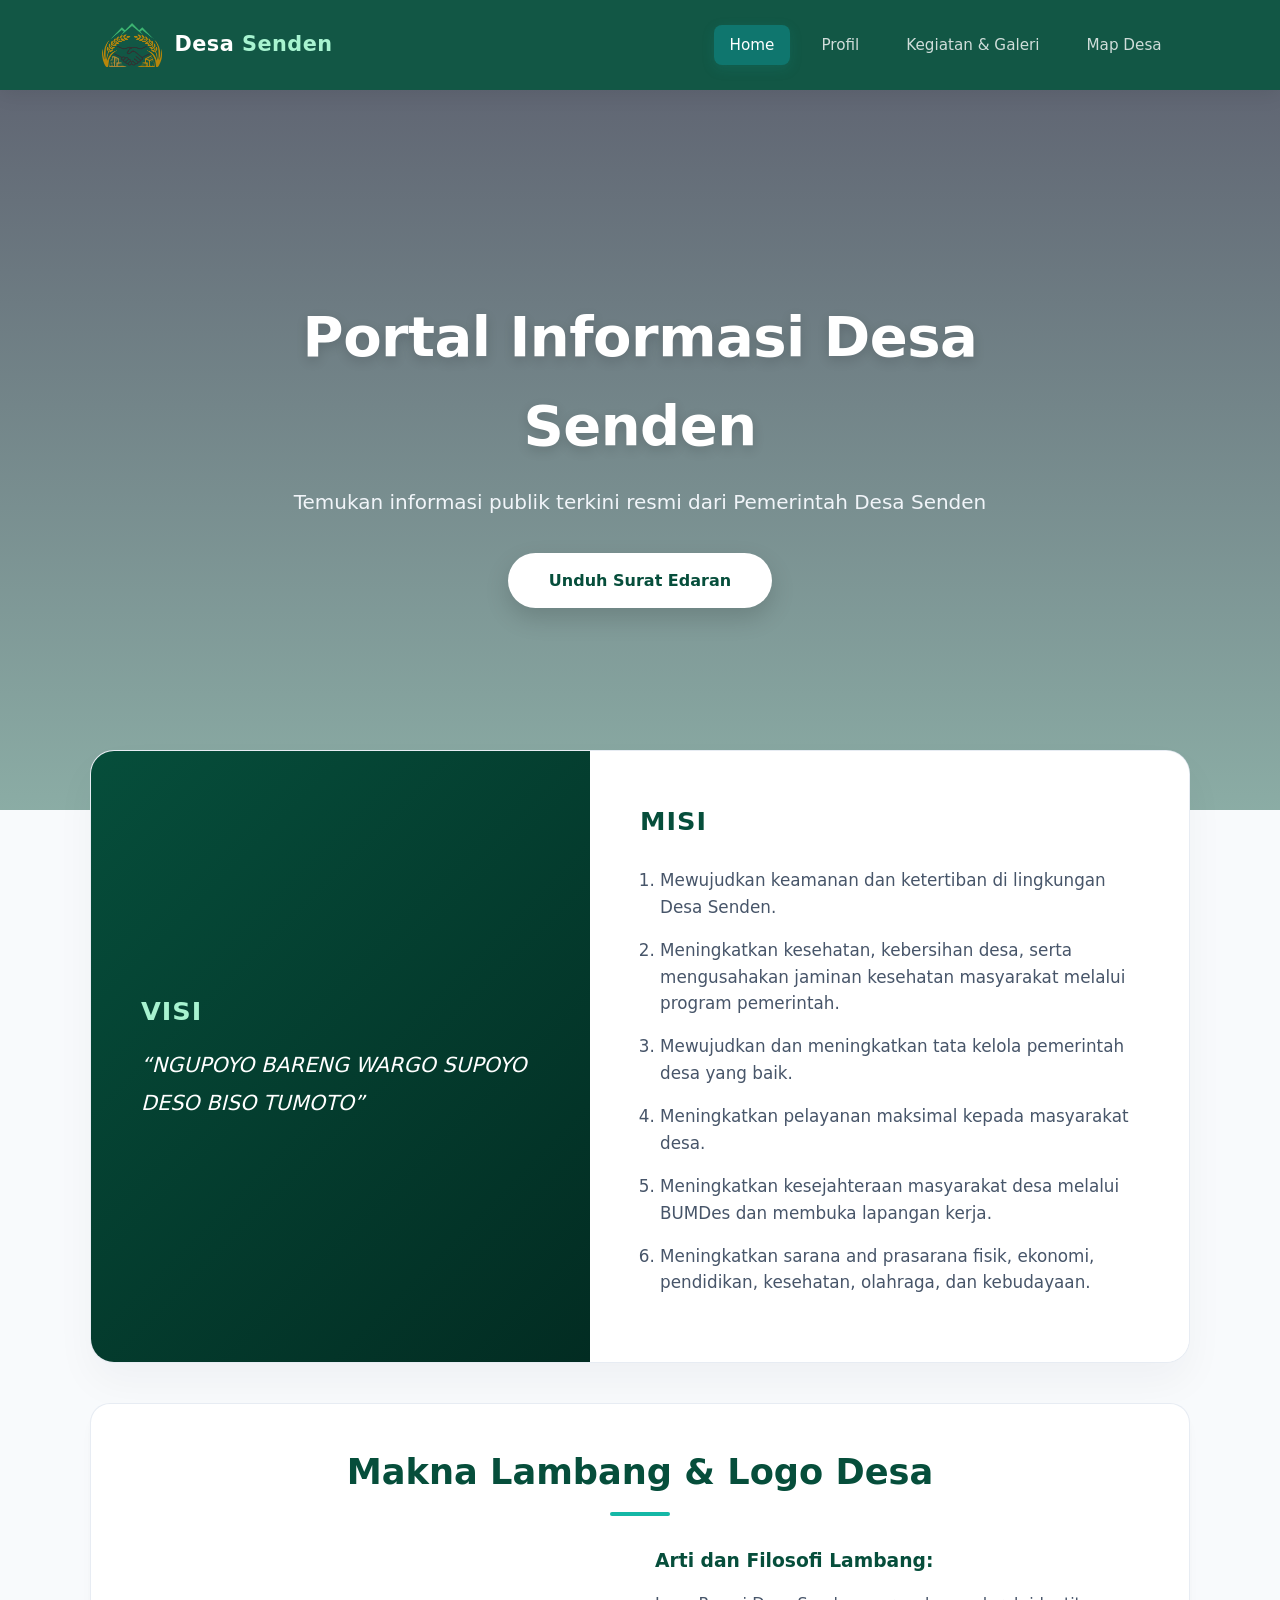
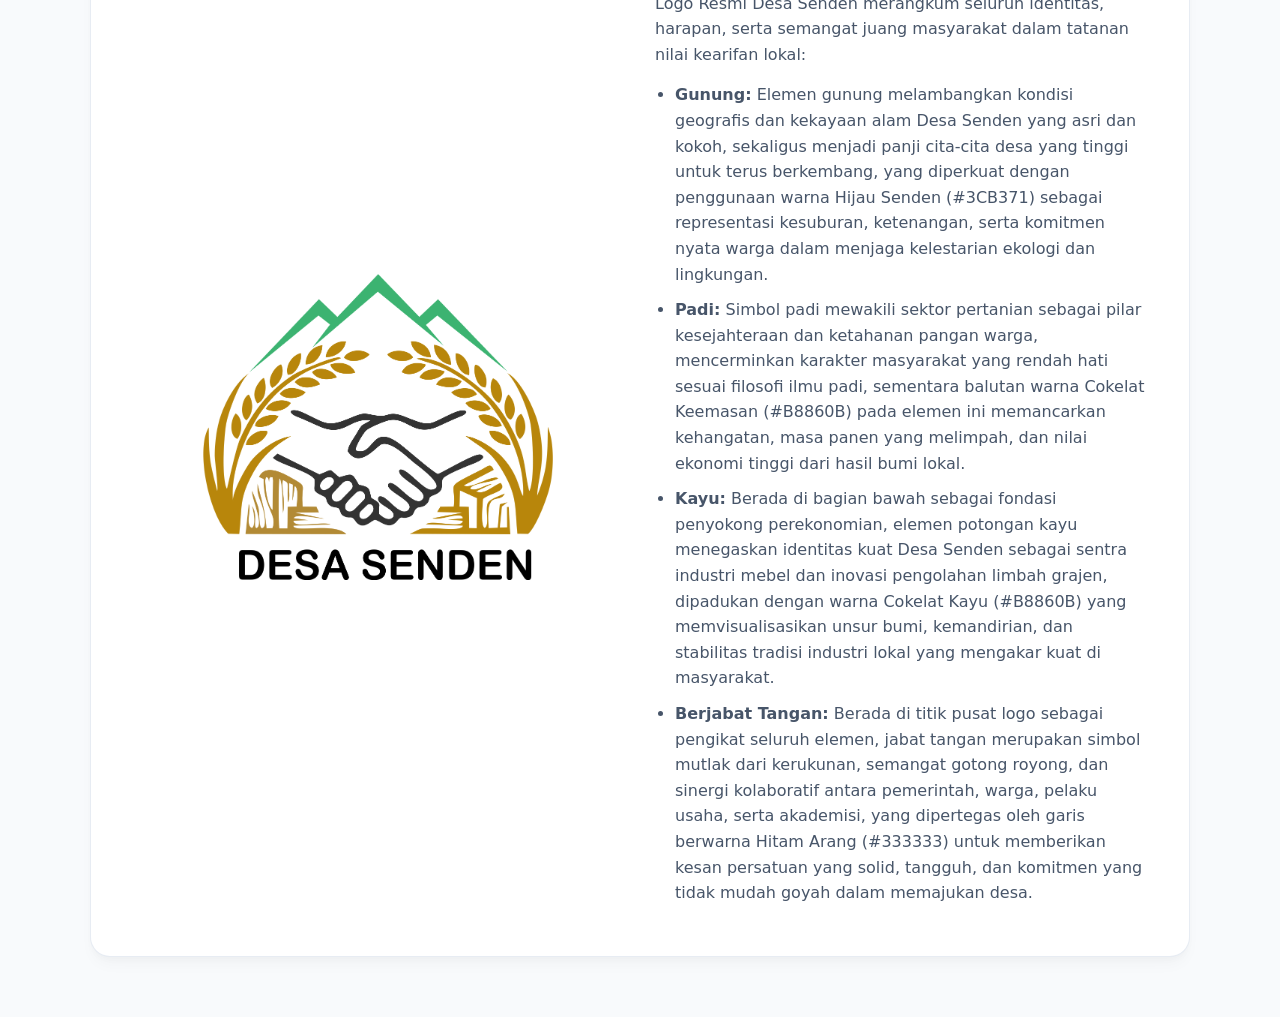
==== index.html @ ae2ab40f "index.html" ====
<!DOCTYPE html>
<html lang="id">
<head>
    <meta charset="UTF-8">
    <meta name="viewport" content="width=device-width, initial-scale=1.0">
    <title>Beranda - Portal Resmi Desa Senden</title>
    <link rel="stylesheet" href="style.css">
    <link rel="icon" type="image/png" href="gambar/logotanpateks.png">
</head>
<body>

    <nav>
        <div class="brand">
            <img src="gambar/logotanpateks.png" alt="Logo Desa Senden" class="logo-desa">
            <div class="brand-text">Desa <span>Senden</span></div>
        </div>
        <div class="nav-links">
            <a href="index.html" class="active">Home</a>
            <a href="profil.html">Profil</a>
            <a href="gambar.html">Kegiatan & Galeri</a>
            <a href="map.html">Map Desa</a>
        </div>
    </nav>

    <header class="hero">
        <div class="hero-content">
            <h1>Portal Informasi Desa Senden</h1>
            <p>Temukan informasi publik terkini resmi dari Pemerintah Desa Senden</p>
            <a href="surat/Surat_Desa_Senden_Final.pdf" download="Surat_Edaran_Desa_Senden.pdf" class="btn-hero">Unduh Surat Edaran</a>
        </div>
    </header>

    <main class="container">
        <div class="visi-misi-container">
            <div class="visi-misi-grid">
                <div class="visi-box">
                    <h3>Visi</h3>
                    <p>“NGUPOYO BARENG WARGO SUPOYO DESO BISO TUMOTO”</p>
                </div>
                <div class="misi-box">
                    <h3>Misi</h3>
                    <ol>
                        <li>Mewujudkan keamanan dan ketertiban di lingkungan Desa Senden.</li>
                        <li>Meningkatkan kesehatan, kebersihan desa, serta mengusahakan jaminan kesehatan masyarakat melalui program pemerintah.</li>
                        <li>Mewujudkan dan meningkatkan tata kelola pemerintah desa yang baik.</li>
                        <li>Meningkatkan pelayanan maksimal kepada masyarakat desa.</li>
                        <li>Meningkatkan kesejahteraan masyarakat desa melalui BUMDes dan membuka lapangan kerja.</li>
                        <li>Meningkatkan sarana and prasarana fisik, ekonomi, pendidikan, kesehatan, olahraga, dan kebudayaan.</li>
                    </ol>
                </div>
            </div>
        </div>

        <div class="card" style="margin-top: 40px; padding: 40px;">
            <h2 class="main-title" style="margin-bottom: 30px;">Makna Lambang & Logo Desa</h2>
            
            <div class="grid-2" style="align-items: center;">
                
                <div style="text-align: center;">
                    <img src="gambar/logo.png" alt="Logo Resmi Desa Senden" style="max-width: 350px; height: auto; object-fit: contain;">
                </div>
                
                <div>
                    <h3 style="color: var(--primary); margin-bottom: 15px;">Arti dan Filosofi Lambang:</h3>
                    <p style="color: var(--text-muted); margin-bottom: 15px;">Logo Resmi Desa Senden merangkum seluruh identitas, harapan, serta semangat juang masyarakat dalam tatanan nilai kearifan lokal:</p>
                    
                    <ul style="padding-left: 20px; color: var(--text-muted);">
                        <li style="margin-bottom: 10px;"><strong>Gunung:</strong> Elemen gunung melambangkan kondisi geografis dan kekayaan alam Desa Senden yang asri dan kokoh, sekaligus menjadi panji cita-cita desa yang tinggi untuk terus berkembang, yang diperkuat dengan penggunaan warna Hijau Senden (#3CB371) sebagai representasi kesuburan, ketenangan, serta komitmen nyata warga dalam menjaga kelestarian ekologi dan lingkungan.</li>
                        <li style="margin-bottom: 10px;"><strong>Padi:</strong> Simbol padi mewakili sektor pertanian sebagai pilar kesejahteraan dan ketahanan pangan warga, mencerminkan karakter masyarakat yang rendah hati sesuai filosofi ilmu padi, sementara balutan warna Cokelat Keemasan (#B8860B) pada elemen ini memancarkan kehangatan, masa panen yang melimpah, dan nilai ekonomi tinggi dari hasil bumi lokal.</li>
                        <li style="margin-bottom: 10px;"><strong>Kayu:</strong> Berada di bagian bawah sebagai fondasi penyokong perekonomian, elemen potongan kayu menegaskan identitas kuat Desa Senden sebagai sentra industri mebel dan inovasi pengolahan limbah grajen, dipadukan dengan warna Cokelat Kayu (#B8860B) yang memvisualisasikan unsur bumi, kemandirian, dan stabilitas tradisi industri lokal yang mengakar kuat di masyarakat.</li>
                        <li style="margin-bottom: 10px;"><strong>Berjabat Tangan:</strong> Berada di titik pusat logo sebagai pengikat seluruh elemen, jabat tangan merupakan simbol mutlak dari kerukunan, semangat gotong royong, dan sinergi kolaboratif antara pemerintah, warga, pelaku usaha, serta akademisi, yang dipertegas oleh garis berwarna Hitam Arang (#333333) untuk memberikan kesan persatuan yang solid, tangguh, dan komitmen yang tidak mudah goyah dalam memajukan desa.</li>
                    </ul>
                </div>

            </div>
        </div>
    </main>

    <script src="script.js"></script>
</body>
</html>
---- style.css ----
/* =========================================
  TEMA WARNA & VARIABEL UTAMA WEB DESA
  =========================================
  Bagian ini menentukan warna dasar agar seragam di semua halaman.
*/
:root {
  --primary: #064e3b;       /* Hijau Emerald Gelap (Mewah & Profesional) */
  --primary-light: #0f766e; /* Teal Tua */
  --accent: #14b8a6;        /* Teal Cerah */
  --bg-light: #f8fafc;      /* Background halaman yang bersih */
  --text-dark: #0f172a;     /* Warna teks utama */
  --text-muted: #475569;    /* Warna teks sekunder */
  --card-bg: #ffffff;       /* Putih bersih untuk latar belakang kotak konten */
}

/* =========================================
  PENGATURAN DASAR (RESET STYLES)
  =========================================
*/
* {
  box-sizing: border-box; /* Memastikan ukuran padding tidak merusak tata letak */
  margin: 0;
  padding: 0;
}

body {
  background: var(--bg-light);
  font-family: 'Inter', system-ui, -apple-system, sans-serif; /* Font modern standar web pro */
  color: var(--text-dark);
  line-height: 1.6; /* Jarak antar baris teks agar nyaman dibaca */
}

/* =========================================
  NAVIGASI ATAS (FLOATING GLASSMORPHISM)
  =========================================
*/
nav {
  background: rgba(6, 78, 59, 0.95); /* Hijau transparan tebal */
  backdrop-filter: blur(10px);       /* Efek blur kaca di belakang menu saat di-scroll */
  -webkit-backdrop-filter: blur(10px);
  padding: 15px 8%;
  display: flex;
  justify-content: space-between;    /* Memisahkan logo di kiri dan menu di kanan */
  align-items: center;
  position: sticky;                  /* Membuat menu tetap menempel di atas saat layar digeser ke bawah */
  top: 0;
  z-index: 1000;                     /* Memastikan menu tidak tertutup oleh konten lain */
  box-shadow: 0 4px 20px rgba(0, 0, 0, 0.08);
}

nav .brand {
  display: flex;
  align-items: center;
  gap: 12px; /* Jarak antara gambar logo dengan teks "Desa Senden" */
}

/* Pengaturan Khusus Gambar Logo Desa di Navigasi */
nav .brand .logo-desa {
  width: 60px;          /* Mengatur lebar logo */
  height: 60px;         /* Mengatur tinggi logo agar seimbang */
  object-fit: contain;  /* Memastikan gambar logo tidak gepeng/terdistorsi */
  border-radius: 4px;   /* Membuat sudut logo sedikit melengkung rapi */
}

nav .brand-text {
  color: #ffffff;
  font-size: 1.3rem;
  font-weight: 700;
  letter-spacing: 0.5px;
}

nav .brand-text span {
  color: #a7f3d0; /* Memberi warna hijau muda khusus pada kata "Senden" */
}

nav .nav-links {
  display: flex;
  gap: 15px; /* Jarak antar tombol menu */
}

nav a {
  color: rgba(255, 255, 255, 0.8);
  text-decoration: none; /* Menghilangkan garis bawah pada link */
  font-weight: 500;
  font-size: 0.95rem;
  padding: 8px 16px;
  border-radius: 8px;
}

/* Hover Instan Tanpa Efek Animasi Lambat */
nav a:hover {
  color: #ffffff;
  background: rgba(255, 255, 255, 0.1); /* Efek highlight putih tipis saat disentuh mouse */
}

/* Penanda halaman yang sedang dibuka aktif */
nav a.active {
  color: #ffffff;
  background: var(--primary-light);
  box-shadow: 0 4px 12px rgba(15, 118, 110, 0.3);
}

/* =========================================
  HERO BANNER (FOTO UTAMA DI ATAS)
  =========================================
*/
.hero {
  position: relative;
  height: 80vh;          /* Tinggi banner mengambil 80% tinggi layar monitor */
  min-height: 500px;
  /* Lapisan hitam transparan (linear-gradient) digabungkan dengan foto desa asli */
  background: linear-gradient(rgba(15, 23, 42, 0.65), rgba(6, 78, 59, 0.45)),
  url('https://api-desa-web-diskominfox10-v3.klaten.go.id/media/saddesa/20230220034825.webp') no-repeat center center/cover;
  display: flex;
  justify-content: center;
  align-items: center;
  text-align: center;
  color: #ffffff;
  padding: 0 20px;
}

.hero-content {
  max-width: 800px;
}

.hero-content h1 {
  font-size: 3.5rem;
  font-weight: 800;
  margin-bottom: 15px;
  letter-spacing: -0.5px;
  text-shadow: 0 4px 12px rgba(0, 0, 0, 0.15); /* Bayangan teks agar kontras dengan foto belakang */
}

.hero-content p {
  font-size: 1.25rem;
  margin-bottom: 35px;
  color: #f1f5f9;
  font-weight: 400;
}

/* Tombol Oval Pro Instan */
.btn-hero {
  display: inline-block;
  background: #ffffff;
  color: var(--primary);
  padding: 14px 40px;
  border-radius: 50px; /* Membuat bentuk tombol menjadi oval sempurna */
  font-weight: 600;
  font-size: 1rem;
  text-decoration: none;
  box-shadow: 0 10px 25px rgba(0, 0, 0, 0.15);
  border: 1px solid transparent;
}

.btn-hero:hover {
  background: var(--primary);
  color: #ffffff;
  border-color: rgba(255, 255, 255, 0.2);
  box-shadow: 0 12px 30px rgba(6, 78, 59, 0.3);
}

/* =========================================
  TATA LETAK KONTEN UTAMA & GRID SYSTEM
  =========================================
*/
.container {
  max-width: 1140px;
  margin: -60px auto 60px auto; /* Reconstruction tata letak menumpuk modern */
  padding: 0 20px;
  position: relative;
  z-index: 10;
}

.main-title {
  text-align: center;
  margin-bottom: 40px;
  font-size: 2.2rem;
  font-weight: 700;
  color: var(--text-dark);
  position: relative;
  padding-bottom: 15px;
}

/* Garis dekorasi kecil di bawah judul */
.main-title::after {
  content: '';
  position: absolute;
  bottom: 0;
  left: 50%;
  transform: translateX(-50%);
  width: 60px;
  height: 4px;
  background: var(--accent);
  border-radius: 2px;
}

/* Grid Pembagi Kolom Otomatis Responsif */
.grid-2 {
  display: grid;
  grid-template-columns: repeat(auto-fit, minmax(450px, 1fr)); /* Pecah 2 kolom di PC, otomatis 1 kolom di HP */
  gap: 30px;
}

.grid-3 {
  display: grid;
  grid-template-columns: repeat(auto-fit, minmax(320px, 1fr)); /* Pecah 3 kolom untuk daftar kegiatan */
  gap: 30px;
}

/* Komponen Kartu Putih Minimalis */
.card {
  background: var(--card-bg);
  padding: 35px;
  border-radius: 20px;
  box-shadow: 0 4px 6px -1px rgba(0, 0, 0, 0.02), 0 10px 15px -3px rgba(0, 0, 0, 0.03);
  border: 1px solid rgba(226, 232, 240, 0.8);
}

.card:hover {
  box-shadow: 0 20px 25px -5px rgba(0, 0, 0, 0.05), 0 10px 10px -5px rgba(0, 0, 0, 0.02);
  border-color: rgba(20, 184, 166, 0.3); /* Batas kartu berubah warna tipis saat disorot */
}

.card h2, .card h3 {
  color: var(--primary);
  margin-bottom: 12px;
}

/* =========================================
  STRUKTUR VISI & MISI DUA SISI
  =========================================
*/
.visi-misi-container {
  background: var(--card-bg);
  border-radius: 24px;
  box-shadow: 0 20px 40px rgba(15, 23, 42, 0.04);
  border: 1px solid rgba(226, 232, 240, 0.8);
  overflow: hidden; /* Memastikan sudut background gradasi melengkung rapi */
}

.visi-misi-grid {
  display: grid;
  grid-template-columns: 1fr 1.2fr; /* Kolom Misi dibuat sedikit lebih lebar daripada kolom Visi */
}

.visi-box {
  background: linear-gradient(135deg, #064e3b, #022c22); /* Gradasi hijau gelap premium */
  color: #ffffff;
  padding: 50px;
  display: flex;
  flex-direction: column;
  justify-content: center;
}

.visi-box h3 {
  color: #a7f3d0;
  font-size: 1.6rem;
  margin-bottom: 15px;
  text-transform: uppercase;
  letter-spacing: 1px;
}

.visi-box p {
  font-style: italic;
  font-size: 1.3rem;
  line-height: 1.8;
  font-weight: 300;
}

.misi-box {
  padding: 50px;
  background: #ffffff;
}

.misi-box h3 {
  color: var(--primary);
  font-size: 1.6rem;
  margin-bottom: 25px;
  text-transform: uppercase;
  letter-spacing: 1px;
}

.misi-box ol {
  padding-left: 20px;
}

.misi-box li {
  margin-bottom: 16px;
  color: var(--text-muted);
  font-size: 1.05rem;
}

/* =========================================
  TABEL PROFIL & WIDGET PETA
  =========================================
*/
.profile-table {
  width: 100%;
  border-collapse: collapse;
}

.profile-table td {
  padding: 16px;
  border-bottom: 1px solid #f1f5f9;
  font-size: 1.05rem;
}

.profile-table tr:last-child td {
  border: none;
}

.profile-table td:first-child {
  font-weight: 600;
  color: var(--primary-light);
  width: 35%; /* Kolom judul data berukuran 35% lebar tabel */
}

.map-container {
  position: relative;
  padding-bottom: 55%; /* Membantu menjaga rasio layar peta tetap proporsional */
  height: 0;
  overflow: hidden;
  border-radius: 16px;
}

.map-container iframe {
  position: absolute;
  top: 0;
  left: 0;
  width: 100%;
  height: 100%;
  border: 0;
}

/* =========================================
  RESPONSIVE BREAKPOINTS (TAMPILAN HP)
  =========================================
*/
@media (max-width: 992px) {
  .visi-misi-grid { grid-template-columns: 1fr; } /* Visi Misi ditumpuk vertikal jika layar tablet/HP */
  .visi-box, .misi-box { padding: 40px; }
}

@media (max-width: 768px) {
  nav { flex-direction: column; gap: 15px; padding: 15px 20px; } /* Menu navigasi menjadi vertikal di HP */
  .hero-content h1 { font-size: 2.3rem; }
  .hero-content p { font-size: 1.1rem; }
  .grid-2 { grid-template-columns: 1fr; }
  .container { margin-top: -30px; }
}
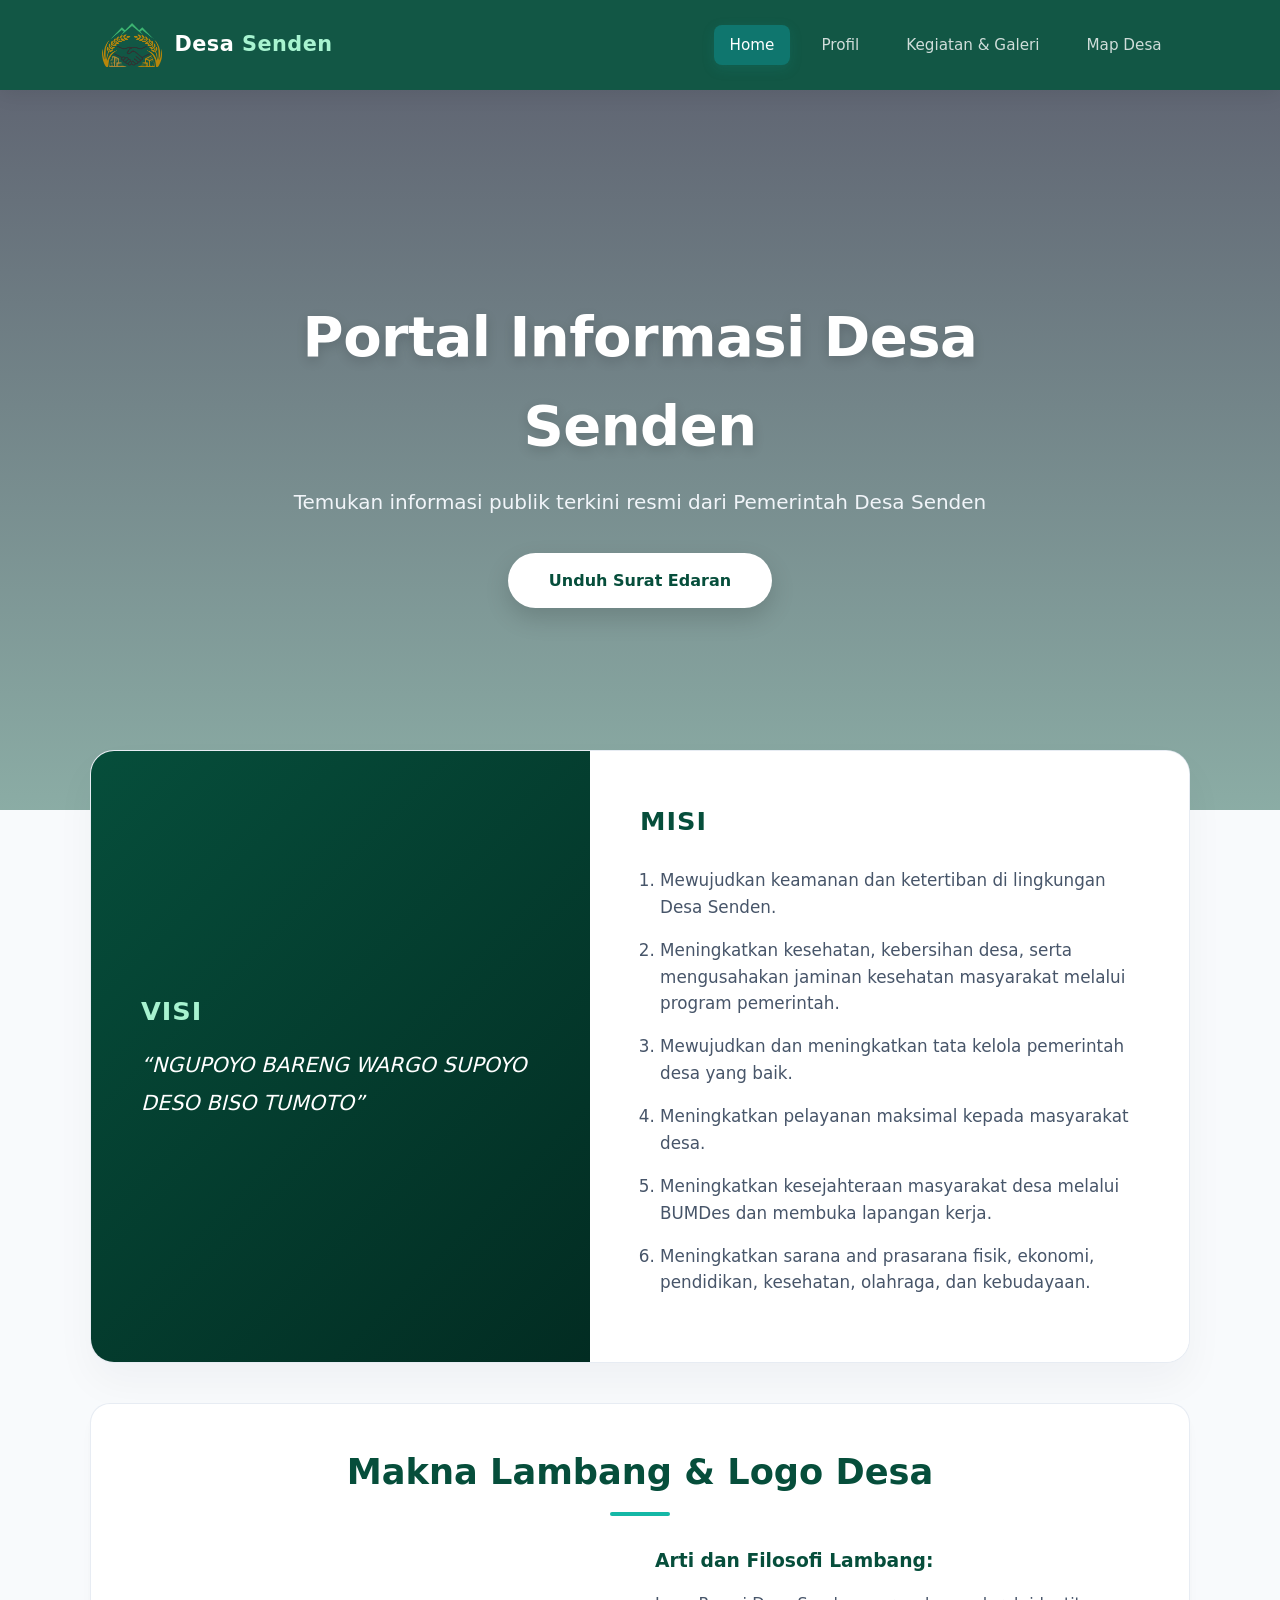
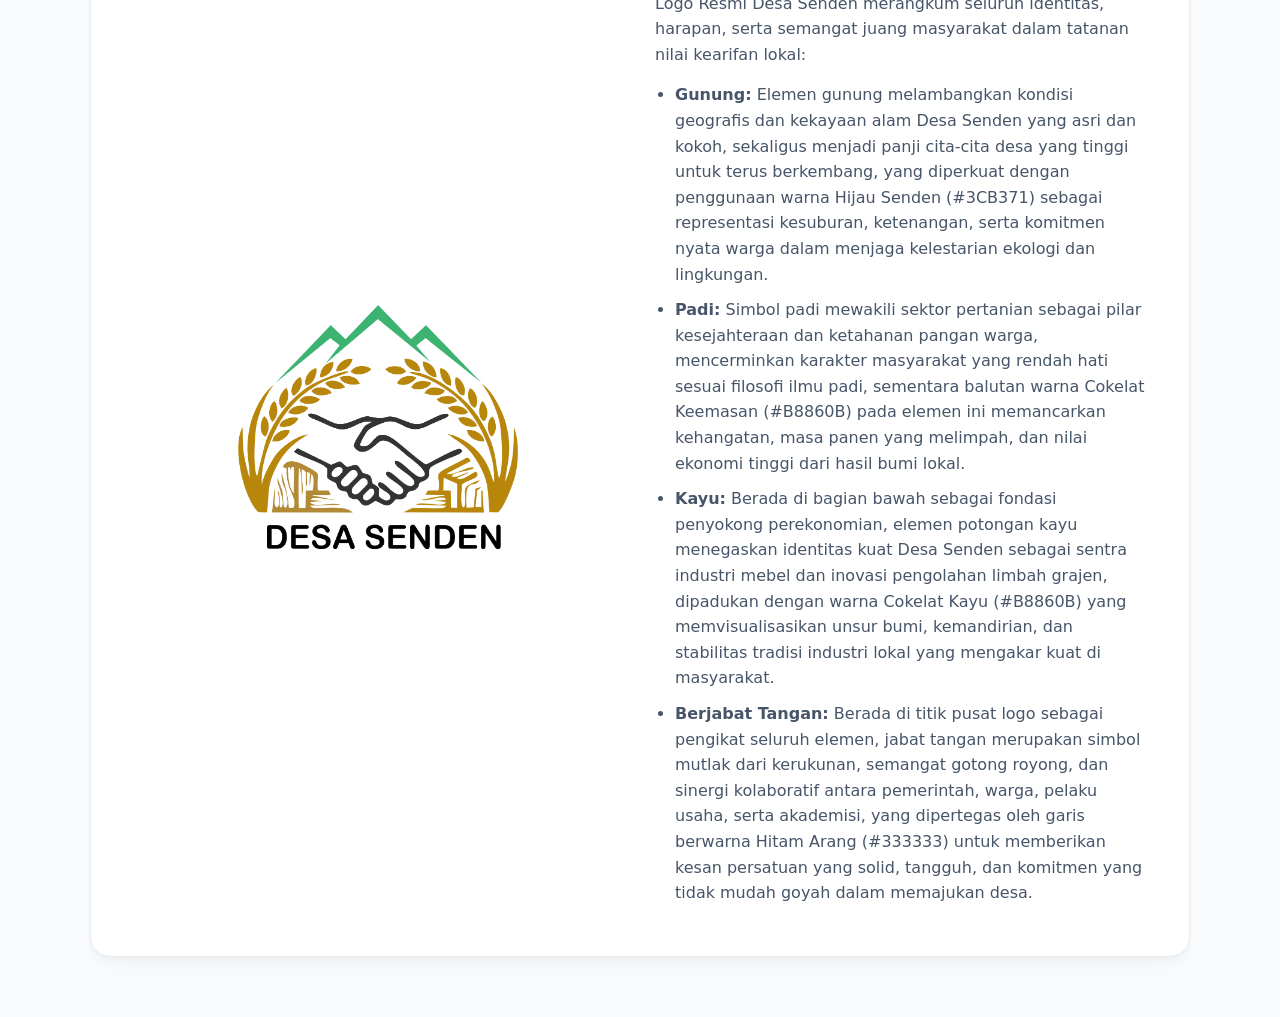
==== commit 7e891d56: "index.html" ====
--- a/index.html
+++ b/index.html
@@ -57,7 +57,7 @@
             <div class="grid-2" style="align-items: center;">
                 
                 <div style="text-align: center;">
-                    <img src="gambar/logo.png" alt="Logo Resmi Desa Senden" style="max-width: 350px; height: auto; object-fit: contain;">
+                    <img src="gambar/logo.png" alt="Logo Resmi Desa Senden" style="max-width: 280px; height: auto; object-fit: contain;">
                 </div>
                 
                 <div>
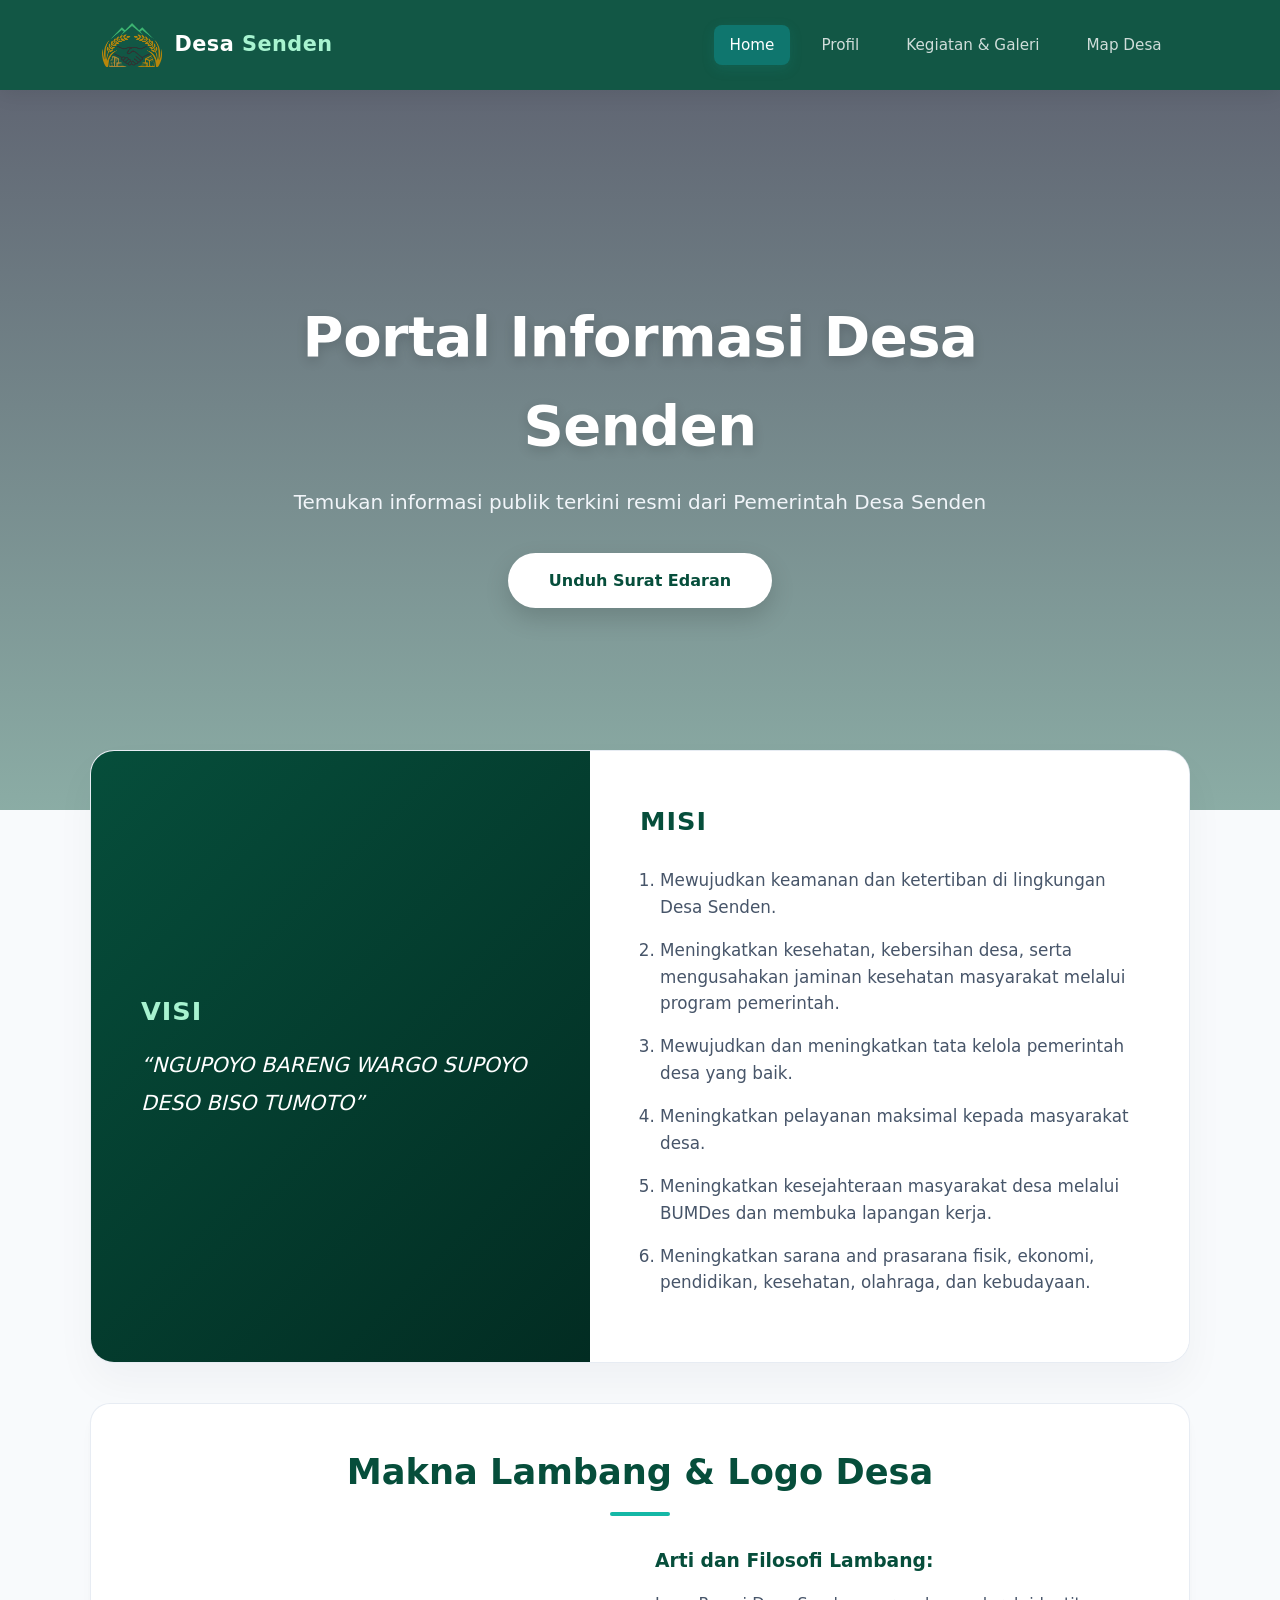
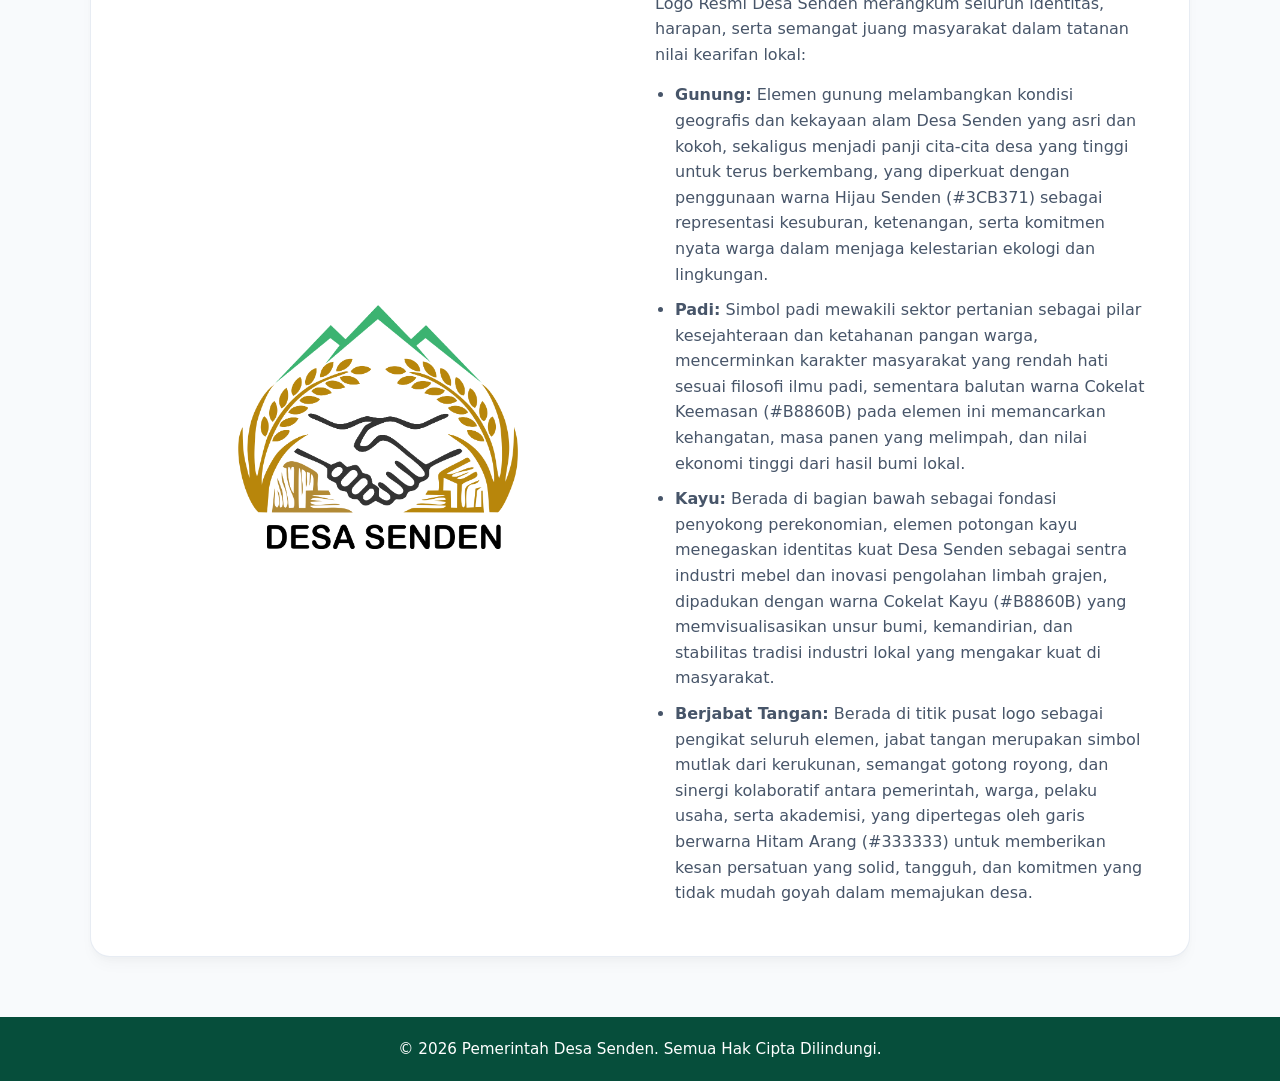
==== commit 7e8d790d: "index.html" ====
--- a/index.html
+++ b/index.html
@@ -14,6 +14,13 @@
             <img src="gambar/logotanpateks.png" alt="Logo Desa Senden" class="logo-desa">
             <div class="brand-text">Desa <span>Senden</span></div>
         </div>
+        
+        <div class="menu-toggle" id="mobile-menu">
+            <span class="bar"></span>
+            <span class="bar"></span>
+            <span class="bar"></span>
+        </div>
+
         <div class="nav-links">
             <a href="index.html" class="active">Home</a>
             <a href="profil.html">Profil</a>
@@ -76,6 +83,10 @@
         </div>
     </main>
 
+    <footer>
+        <p>© 2026 Pemerintah Desa Senden. Semua Hak Cipta Dilindungi.</p>
+    </footer>
+
     <script src="script.js"></script>
 </body>
 </html>
--- a/style.css
+++ b/style.css
@@ -101,6 +101,25 @@
 }
 
 /* =========================================
+  TOMBOL MENU HAMBURGER (TAMPIL DI HP)
+  =========================================
+*/
+.menu-toggle {
+  display: none; /* Disembunyikan di PC */
+  flex-direction: column;
+  cursor: pointer;
+  gap: 5px;
+}
+
+.menu-toggle .bar {
+  width: 25px;
+  height: 3px;
+  background-color: #ffffff;
+  border-radius: 3px;
+  transition: all 0.3s ease;
+}
+
+/* =========================================
   HERO BANNER (FOTO UTAMA DI ATAS)
   =========================================
 */
@@ -342,9 +361,51 @@
 }
 
 @media (max-width: 768px) {
-  nav { flex-direction: column; gap: 15px; padding: 15px 20px; } /* Menu navigasi menjadi vertikal di HP */
+  nav { padding: 15px 20px; } 
+  
+  /* Menampilkan Hamburger Menu */
+  .menu-toggle { display: flex; }
+  
+  /* Konfigurasi Dropdown Menu Minimalis di HP */
+  .nav-links {
+    display: none; /* Sembunyikan menu bawaan */
+    flex-direction: column;
+    position: absolute;
+    top: 100%;
+    left: 0;
+    width: 100%;
+    background: rgba(6, 78, 59, 0.98); /* Background solid dengan sedikit transparansi */
+    padding: 20px;
+    box-shadow: 0 10px 20px rgba(0,0,0,0.1);
+    text-align: center;
+    gap: 10px;
+  }
+  
+  /* Class yang ditambahkan oleh JavaScript saat menu ditekan */
+  .nav-links.active {
+    display: flex;
+  }
+  
+  /* Animasi Hamburger berubah menjadi "X" saat aktif */
+  .menu-toggle.is-active .bar:nth-child(1) { transform: translateY(8px) rotate(45deg); }
+  .menu-toggle.is-active .bar:nth-child(2) { opacity: 0; }
+  .menu-toggle.is-active .bar:nth-child(3) { transform: translateY(-8px) rotate(-45deg); }
+
   .hero-content h1 { font-size: 2.3rem; }
   .hero-content p { font-size: 1.1rem; }
   .grid-2 { grid-template-columns: 1fr; }
   .container { margin-top: -30px; }
-}+}
+
+/* =========================================
+  FOOTER (SIMPLE)
+  =========================================
+*/
+footer {
+  background: var(--primary);
+  color: #ffffff;
+  text-align: center;
+  padding: 20px;
+  margin-top: 60px;
+  font-size: 0.95rem;
+}
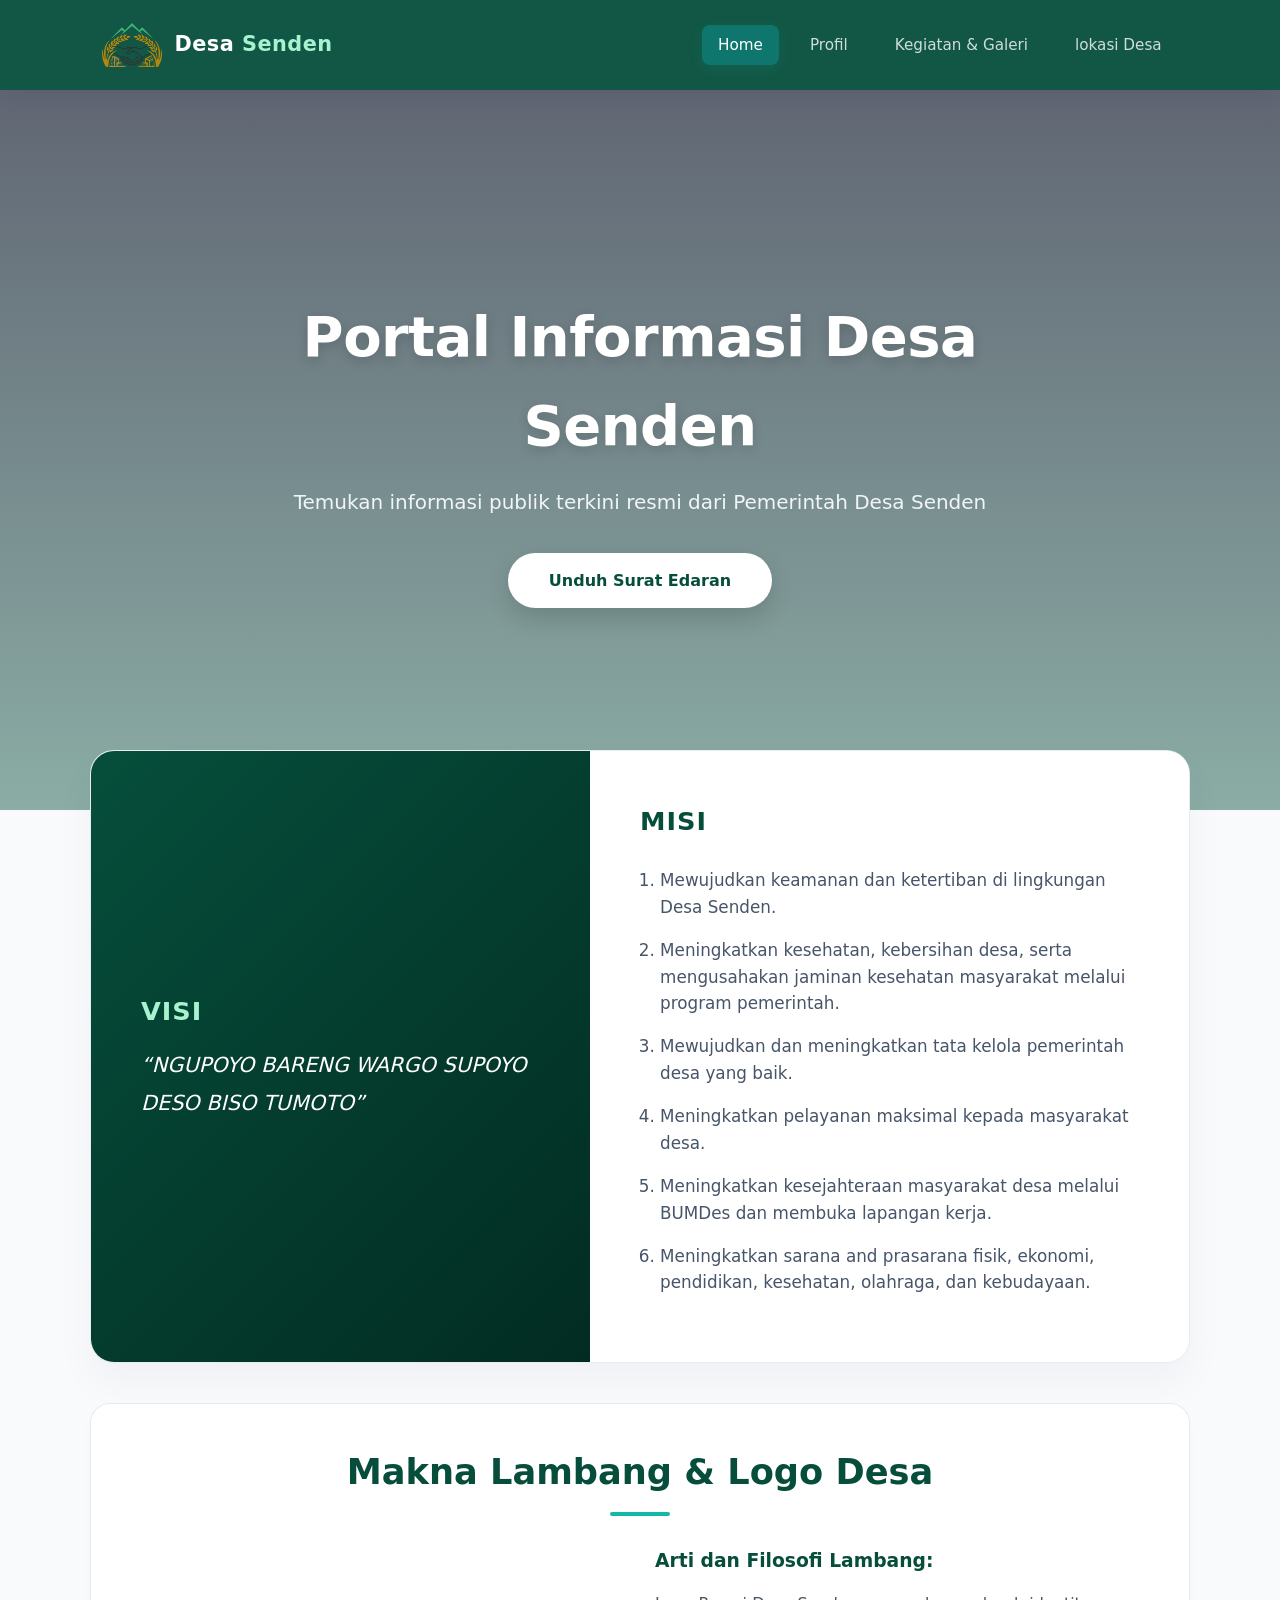
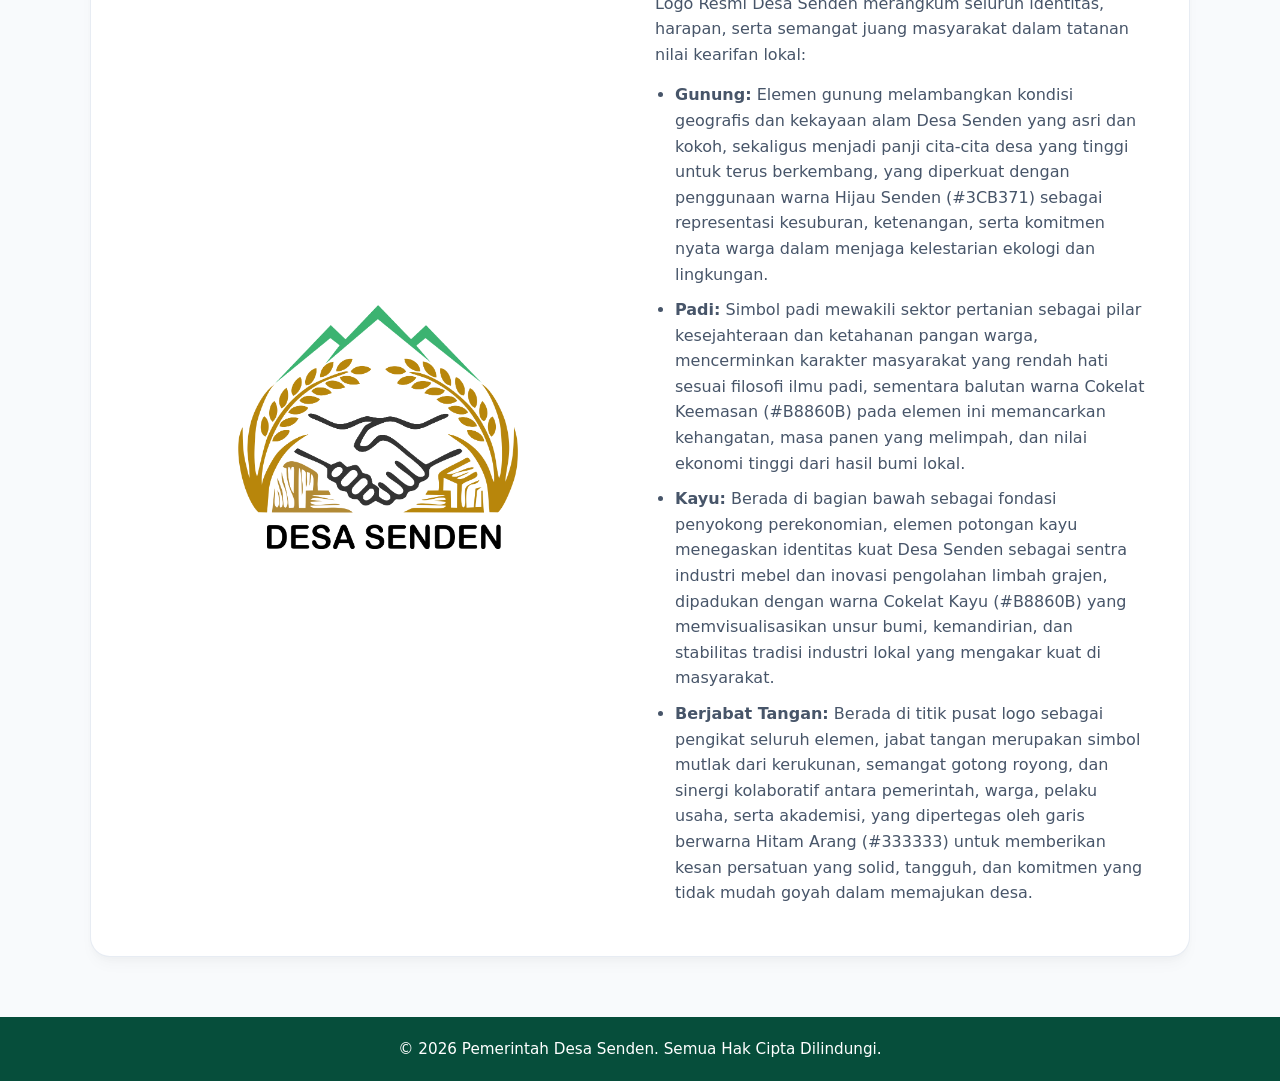
==== commit d8aa503e: "index.html" ====
--- a/index.html
+++ b/index.html
@@ -25,7 +25,7 @@
             <a href="index.html" class="active">Home</a>
             <a href="profil.html">Profil</a>
             <a href="gambar.html">Kegiatan & Galeri</a>
-            <a href="map.html">Map Desa</a>
+            <a href="map.html">lokasi Desa</a>
         </div>
     </nav>
 
--- a/style.css
+++ b/style.css
@@ -366,15 +366,15 @@
   /* Menampilkan Hamburger Menu */
   .menu-toggle { display: flex; }
   
-  /* Konfigurasi Dropdown Menu Minimalis di HP */
-  .nav-links {
-    display: none; /* Sembunyikan menu bawaan */
+  /* PERBAIKAN: Menambahkan 'nav' di depan agar spesifisitas CSS menang! */
+  nav .nav-links {
+    display: none; /* Sekarang ini dijamin bekerja untuk menyembunyikan menu bawaan */
     flex-direction: column;
     position: absolute;
     top: 100%;
     left: 0;
     width: 100%;
-    background: rgba(6, 78, 59, 0.98); /* Background solid dengan sedikit transparansi */
+    background: rgba(6, 78, 59, 0.98); 
     padding: 20px;
     box-shadow: 0 10px 20px rgba(0,0,0,0.1);
     text-align: center;
@@ -382,7 +382,7 @@
   }
   
   /* Class yang ditambahkan oleh JavaScript saat menu ditekan */
-  .nav-links.active {
+  nav .nav-links.active {
     display: flex;
   }
   
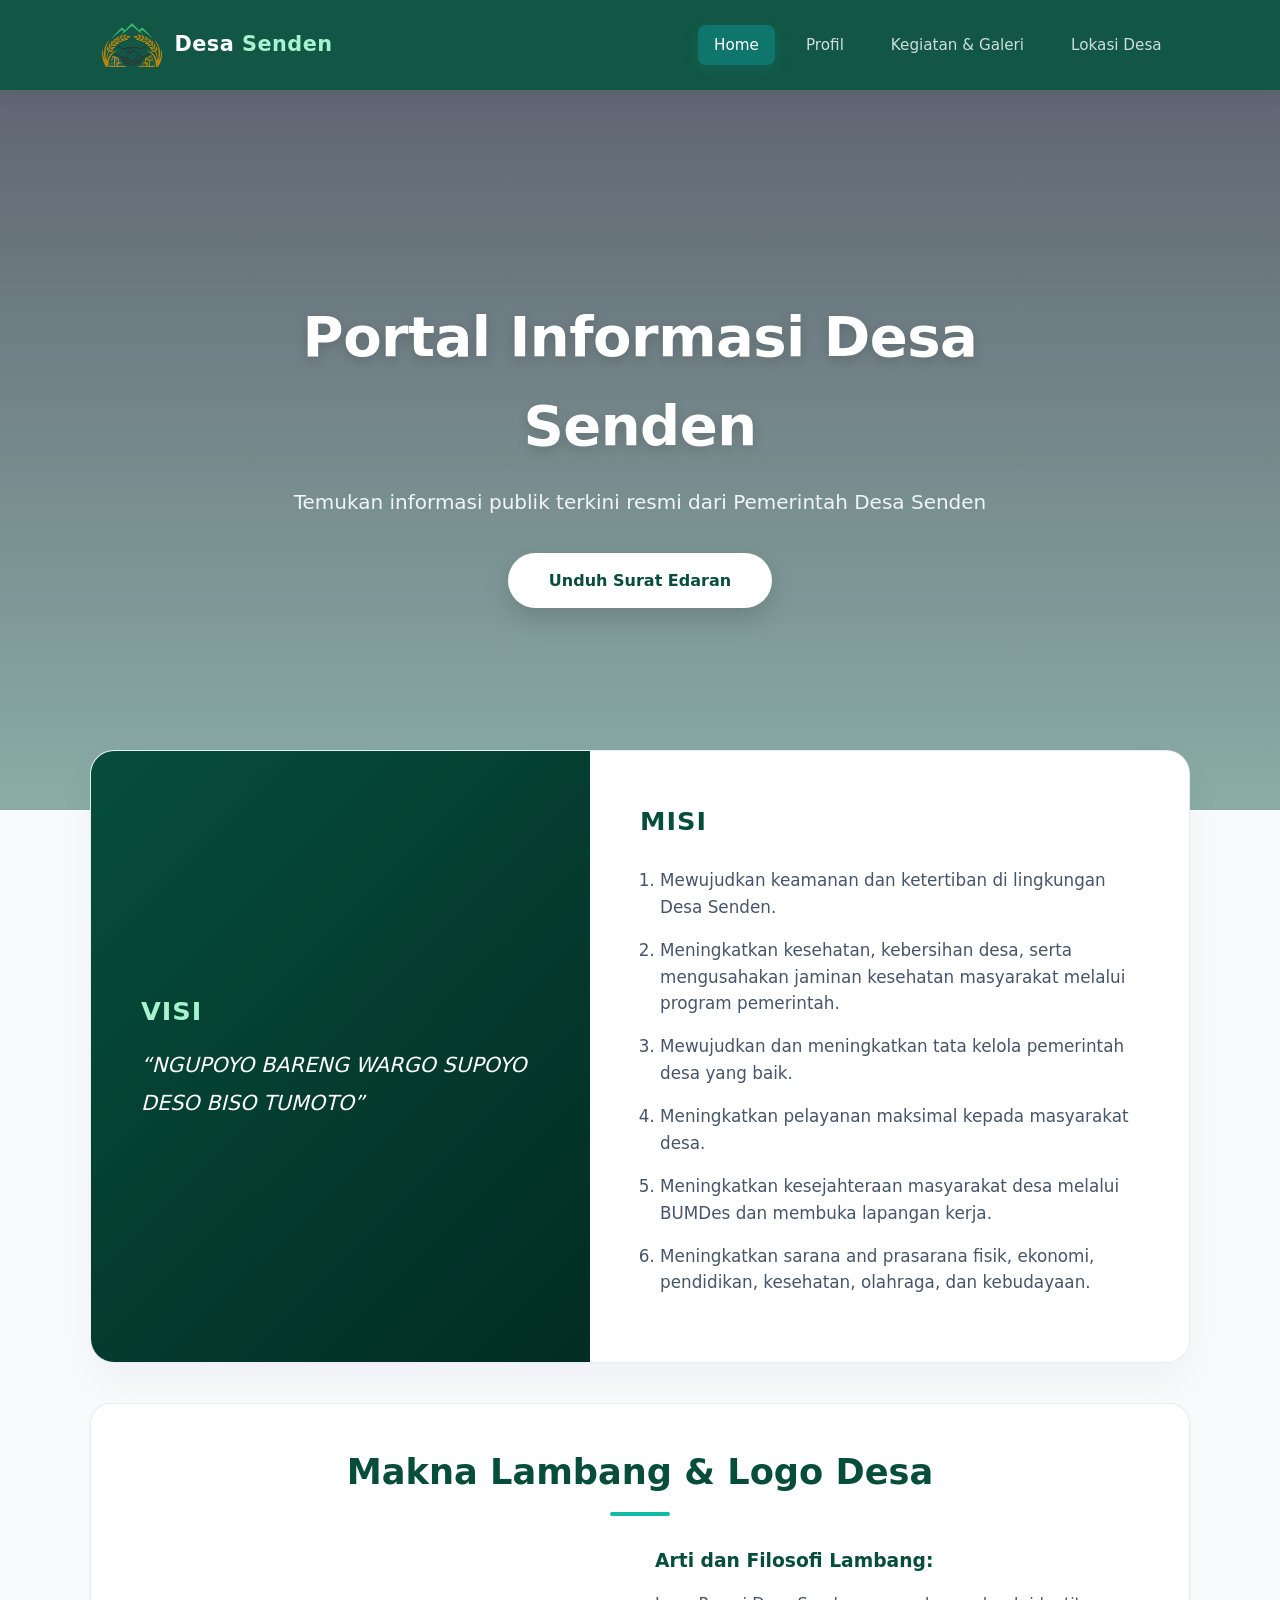
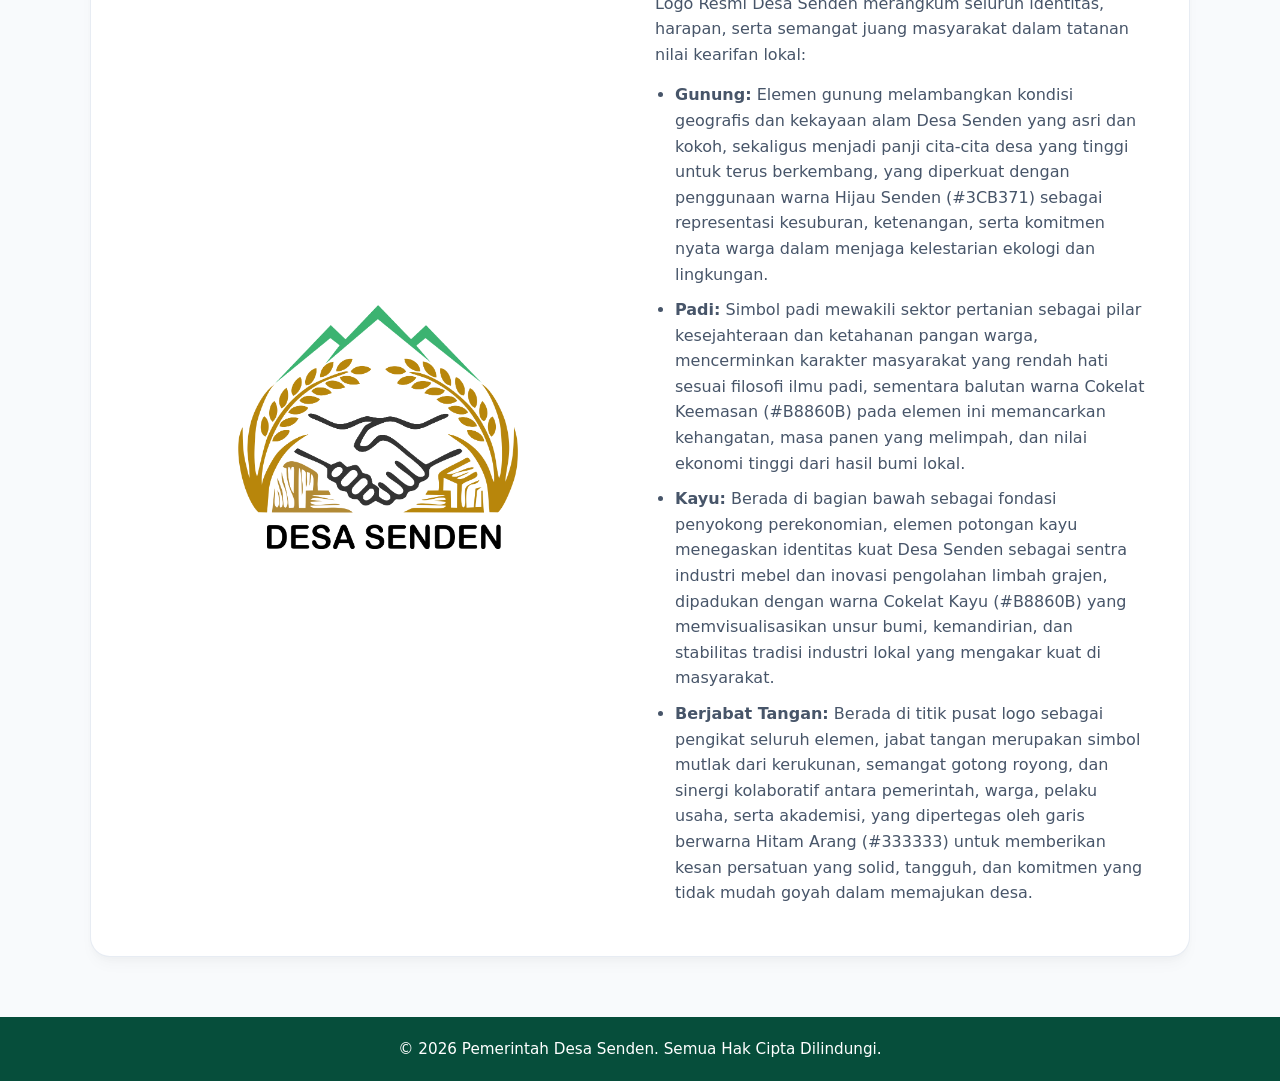
==== commit 77cea137: "index.html" ====
--- a/index.html
+++ b/index.html
@@ -25,7 +25,7 @@
             <a href="index.html" class="active">Home</a>
             <a href="profil.html">Profil</a>
             <a href="gambar.html">Kegiatan & Galeri</a>
-            <a href="map.html">lokasi Desa</a>
+            <a href="map.html">Lokasi Desa</a>
         </div>
     </nav>
 
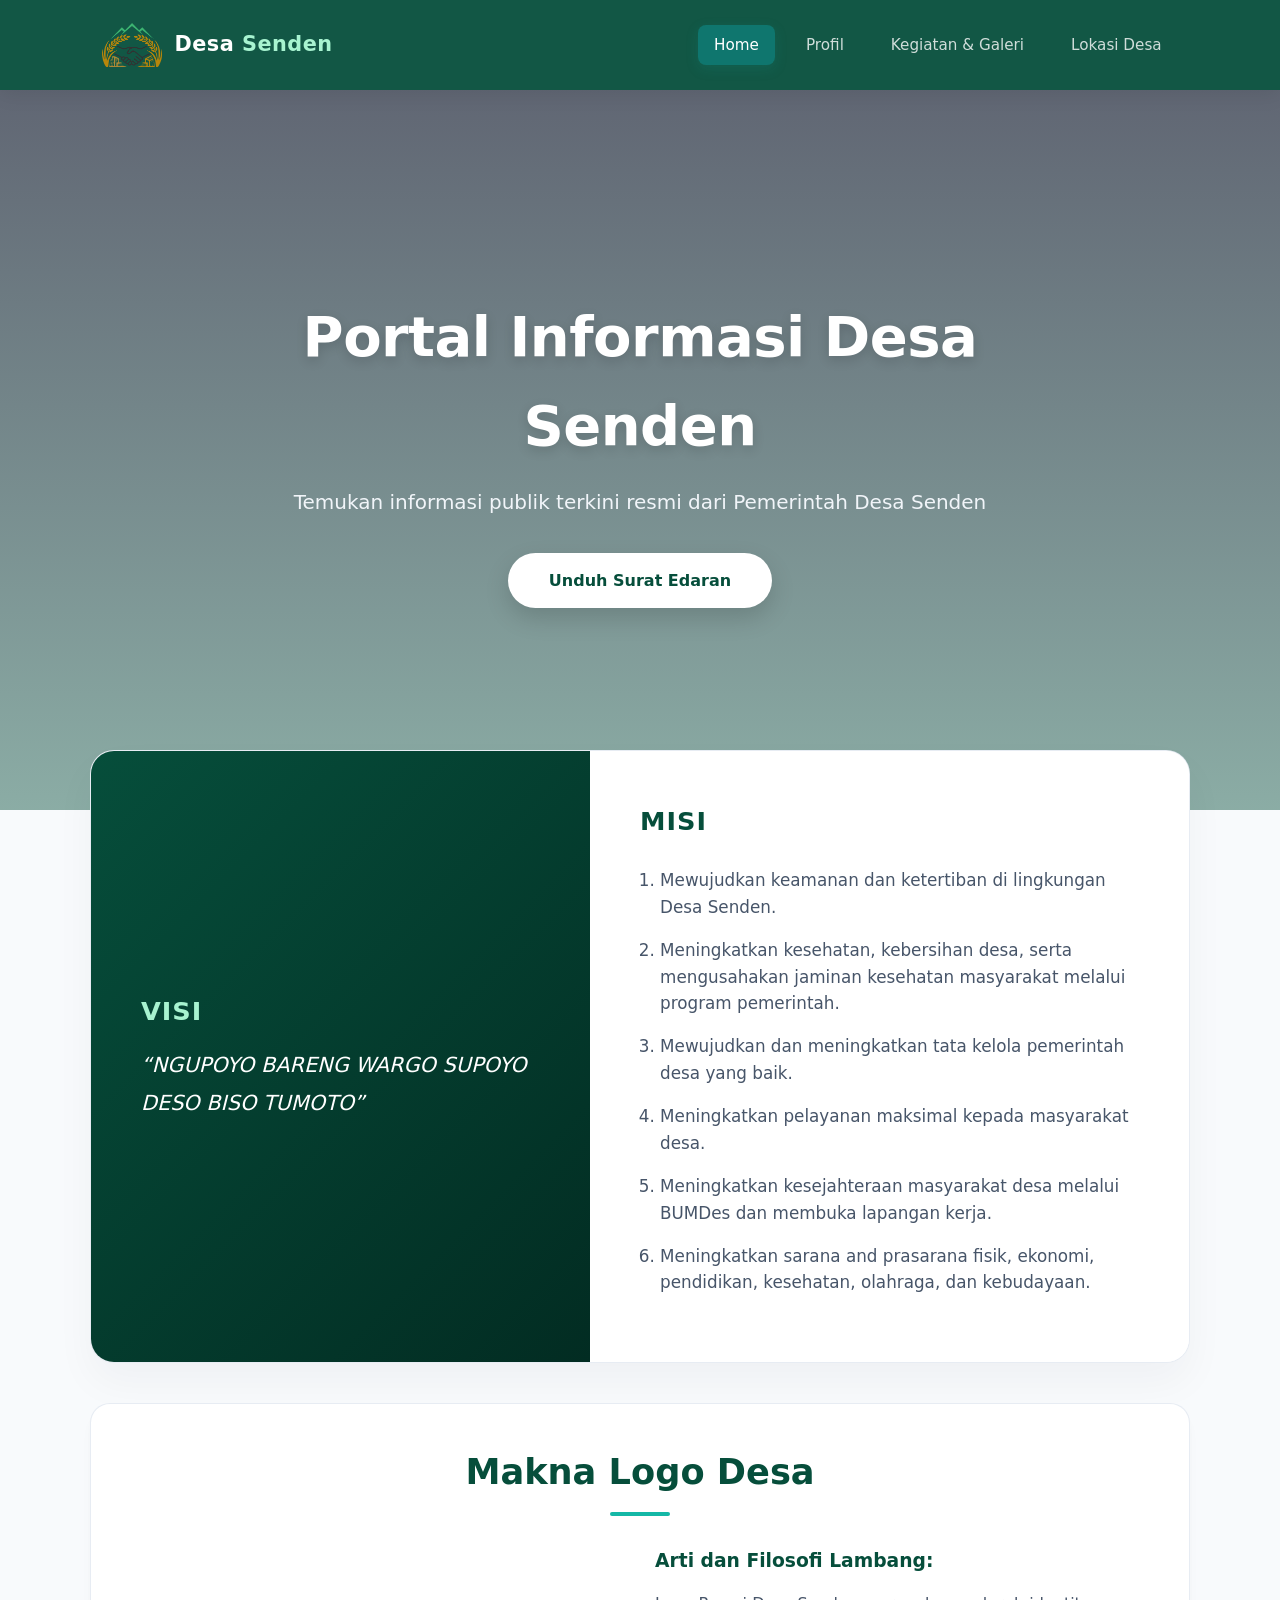
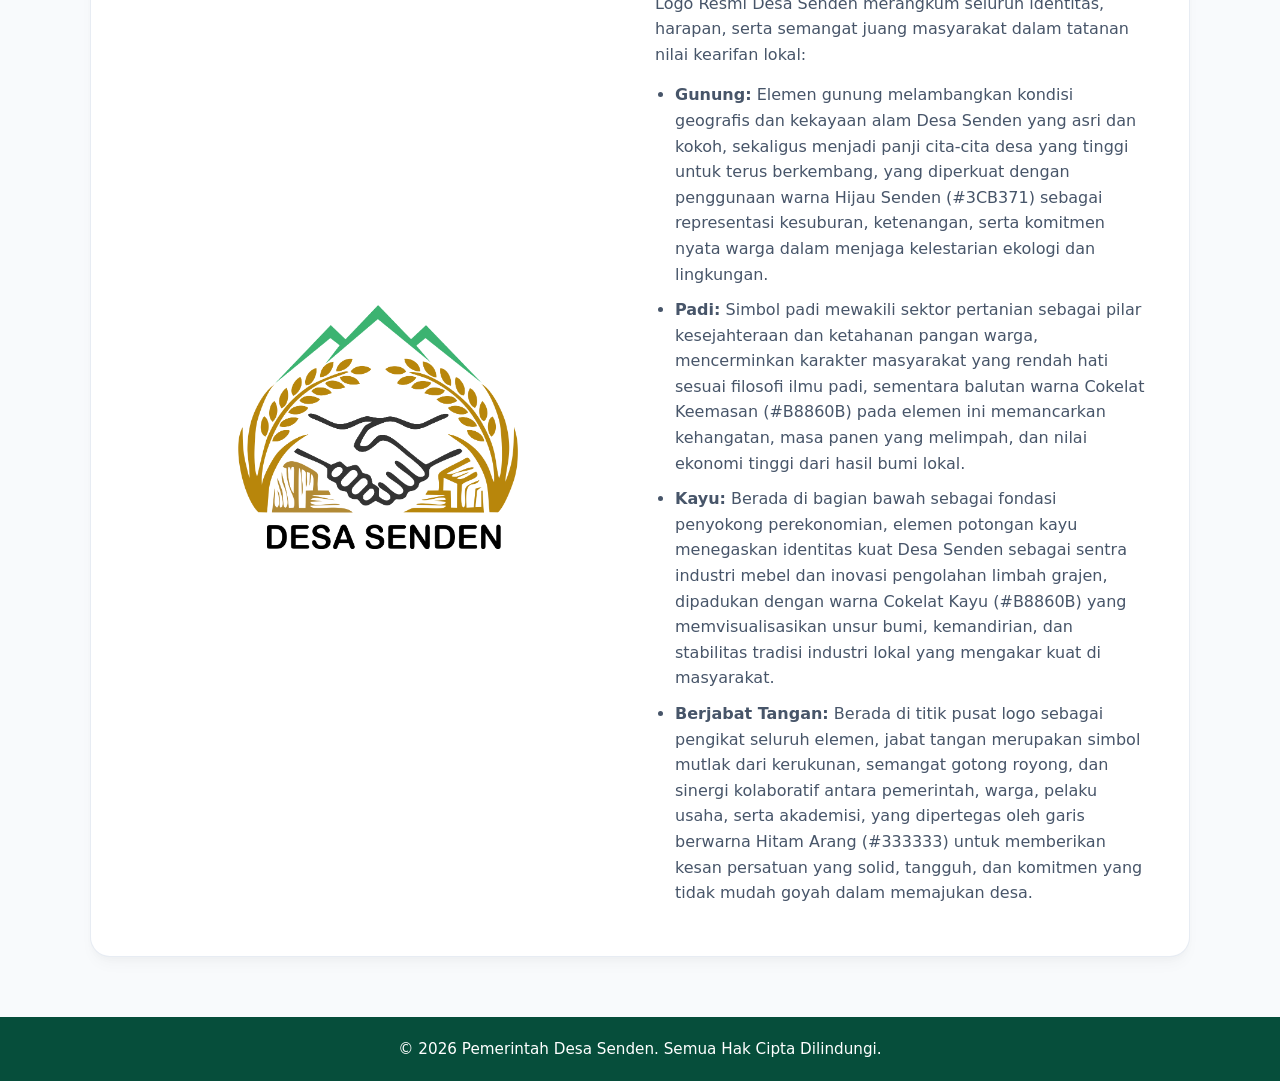
==== commit 20db30f7: "index.html" ====
--- a/index.html
+++ b/index.html
@@ -59,7 +59,7 @@
         </div>
 
         <div class="card" style="margin-top: 40px; padding: 40px;">
-            <h2 class="main-title" style="margin-bottom: 30px;">Makna Lambang & Logo Desa</h2>
+            <h2 class="main-title" style="margin-bottom: 30px;">Makna Logo Desa</h2>
             
             <div class="grid-2" style="align-items: center;">
                 
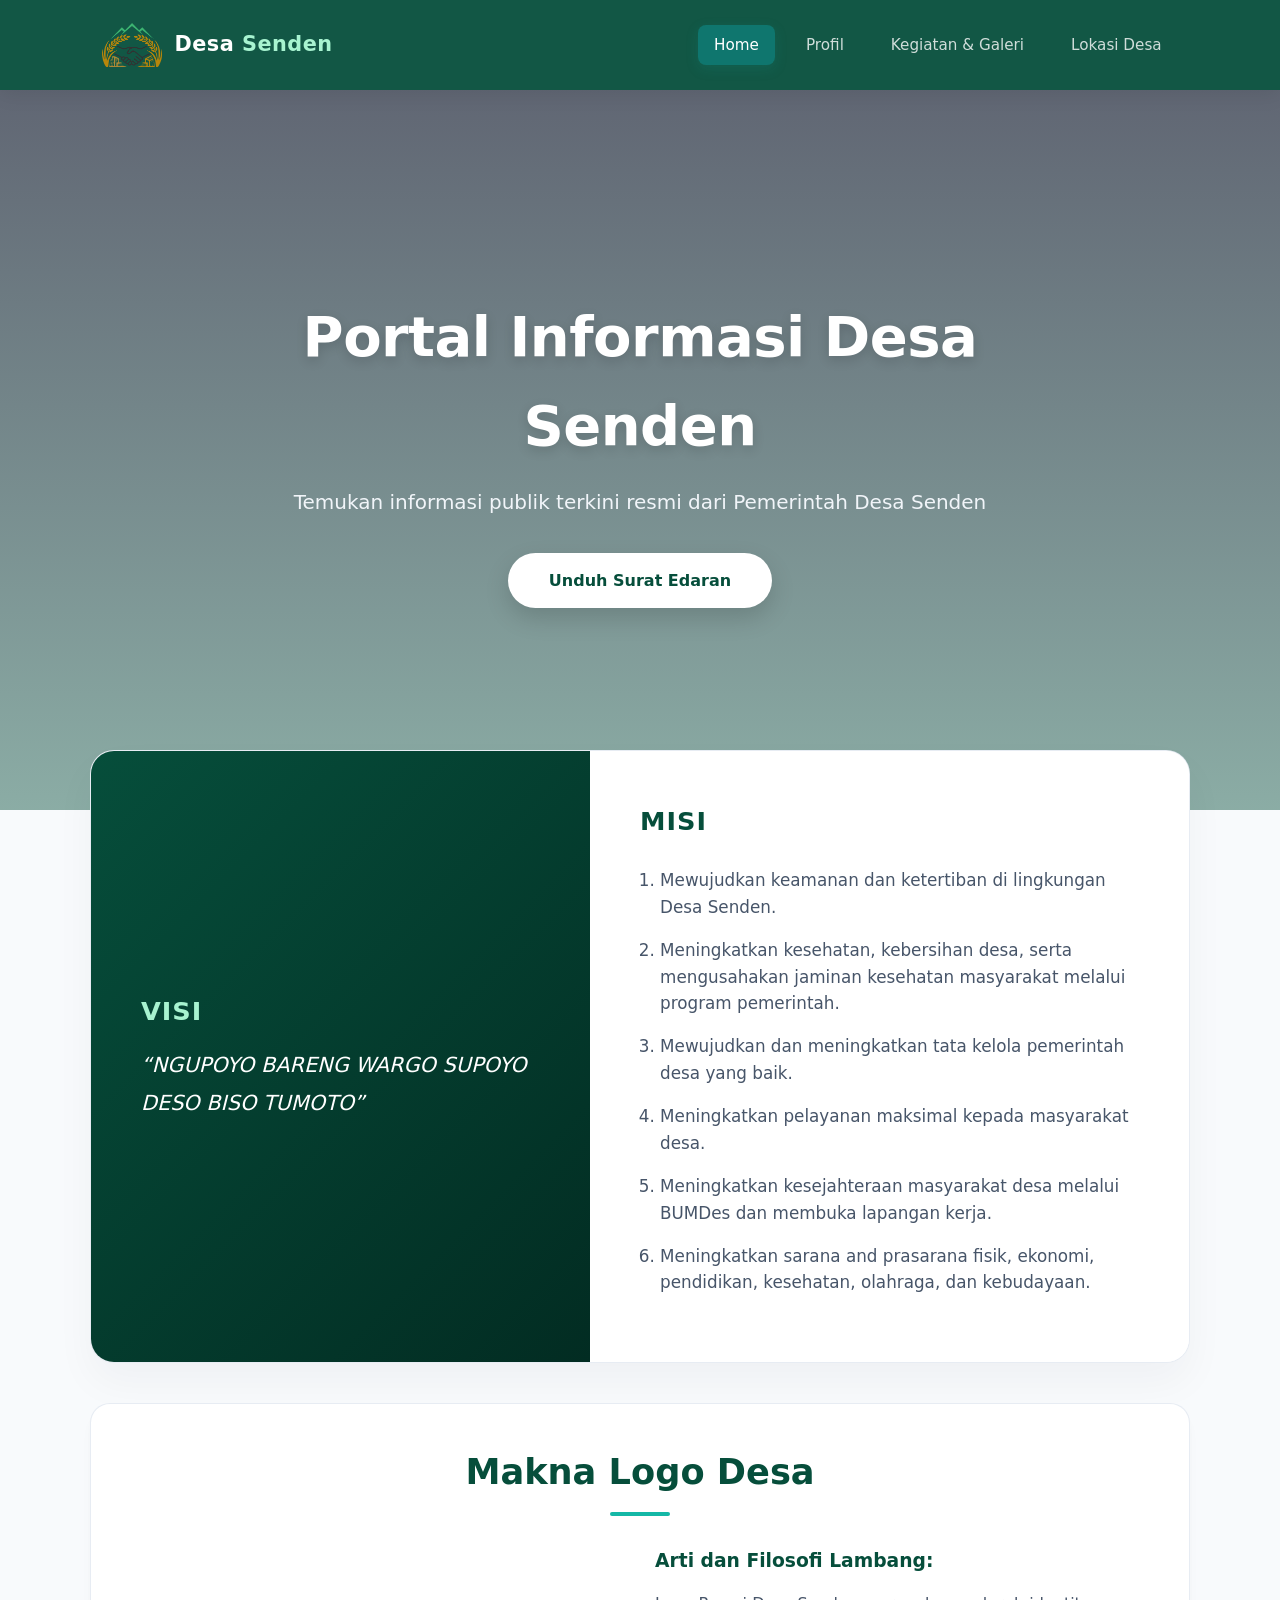
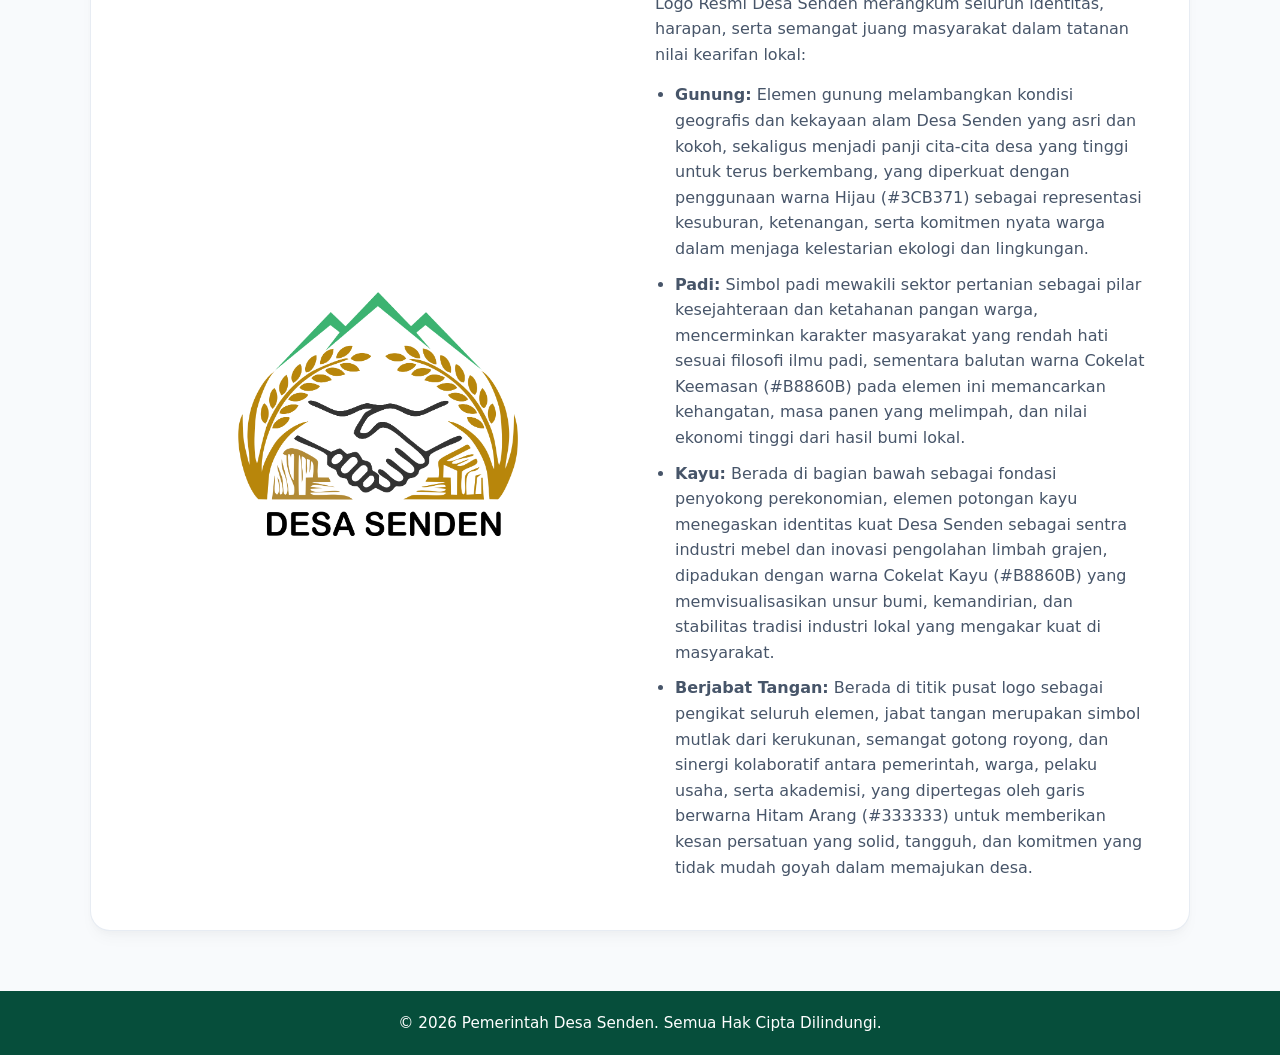
==== commit d75533f5: "index.html" ====
--- a/index.html
+++ b/index.html
@@ -72,7 +72,7 @@
                     <p style="color: var(--text-muted); margin-bottom: 15px;">Logo Resmi Desa Senden merangkum seluruh identitas, harapan, serta semangat juang masyarakat dalam tatanan nilai kearifan lokal:</p>
                     
                     <ul style="padding-left: 20px; color: var(--text-muted);">
-                        <li style="margin-bottom: 10px;"><strong>Gunung:</strong> Elemen gunung melambangkan kondisi geografis dan kekayaan alam Desa Senden yang asri dan kokoh, sekaligus menjadi panji cita-cita desa yang tinggi untuk terus berkembang, yang diperkuat dengan penggunaan warna Hijau Senden (#3CB371) sebagai representasi kesuburan, ketenangan, serta komitmen nyata warga dalam menjaga kelestarian ekologi dan lingkungan.</li>
+                        <li style="margin-bottom: 10px;"><strong>Gunung:</strong> Elemen gunung melambangkan kondisi geografis dan kekayaan alam Desa Senden yang asri dan kokoh, sekaligus menjadi panji cita-cita desa yang tinggi untuk terus berkembang, yang diperkuat dengan penggunaan warna Hijau (#3CB371) sebagai representasi kesuburan, ketenangan, serta komitmen nyata warga dalam menjaga kelestarian ekologi dan lingkungan.</li>
                         <li style="margin-bottom: 10px;"><strong>Padi:</strong> Simbol padi mewakili sektor pertanian sebagai pilar kesejahteraan dan ketahanan pangan warga, mencerminkan karakter masyarakat yang rendah hati sesuai filosofi ilmu padi, sementara balutan warna Cokelat Keemasan (#B8860B) pada elemen ini memancarkan kehangatan, masa panen yang melimpah, dan nilai ekonomi tinggi dari hasil bumi lokal.</li>
                         <li style="margin-bottom: 10px;"><strong>Kayu:</strong> Berada di bagian bawah sebagai fondasi penyokong perekonomian, elemen potongan kayu menegaskan identitas kuat Desa Senden sebagai sentra industri mebel dan inovasi pengolahan limbah grajen, dipadukan dengan warna Cokelat Kayu (#B8860B) yang memvisualisasikan unsur bumi, kemandirian, dan stabilitas tradisi industri lokal yang mengakar kuat di masyarakat.</li>
                         <li style="margin-bottom: 10px;"><strong>Berjabat Tangan:</strong> Berada di titik pusat logo sebagai pengikat seluruh elemen, jabat tangan merupakan simbol mutlak dari kerukunan, semangat gotong royong, dan sinergi kolaboratif antara pemerintah, warga, pelaku usaha, serta akademisi, yang dipertegas oleh garis berwarna Hitam Arang (#333333) untuk memberikan kesan persatuan yang solid, tangguh, dan komitmen yang tidak mudah goyah dalam memajukan desa.</li>
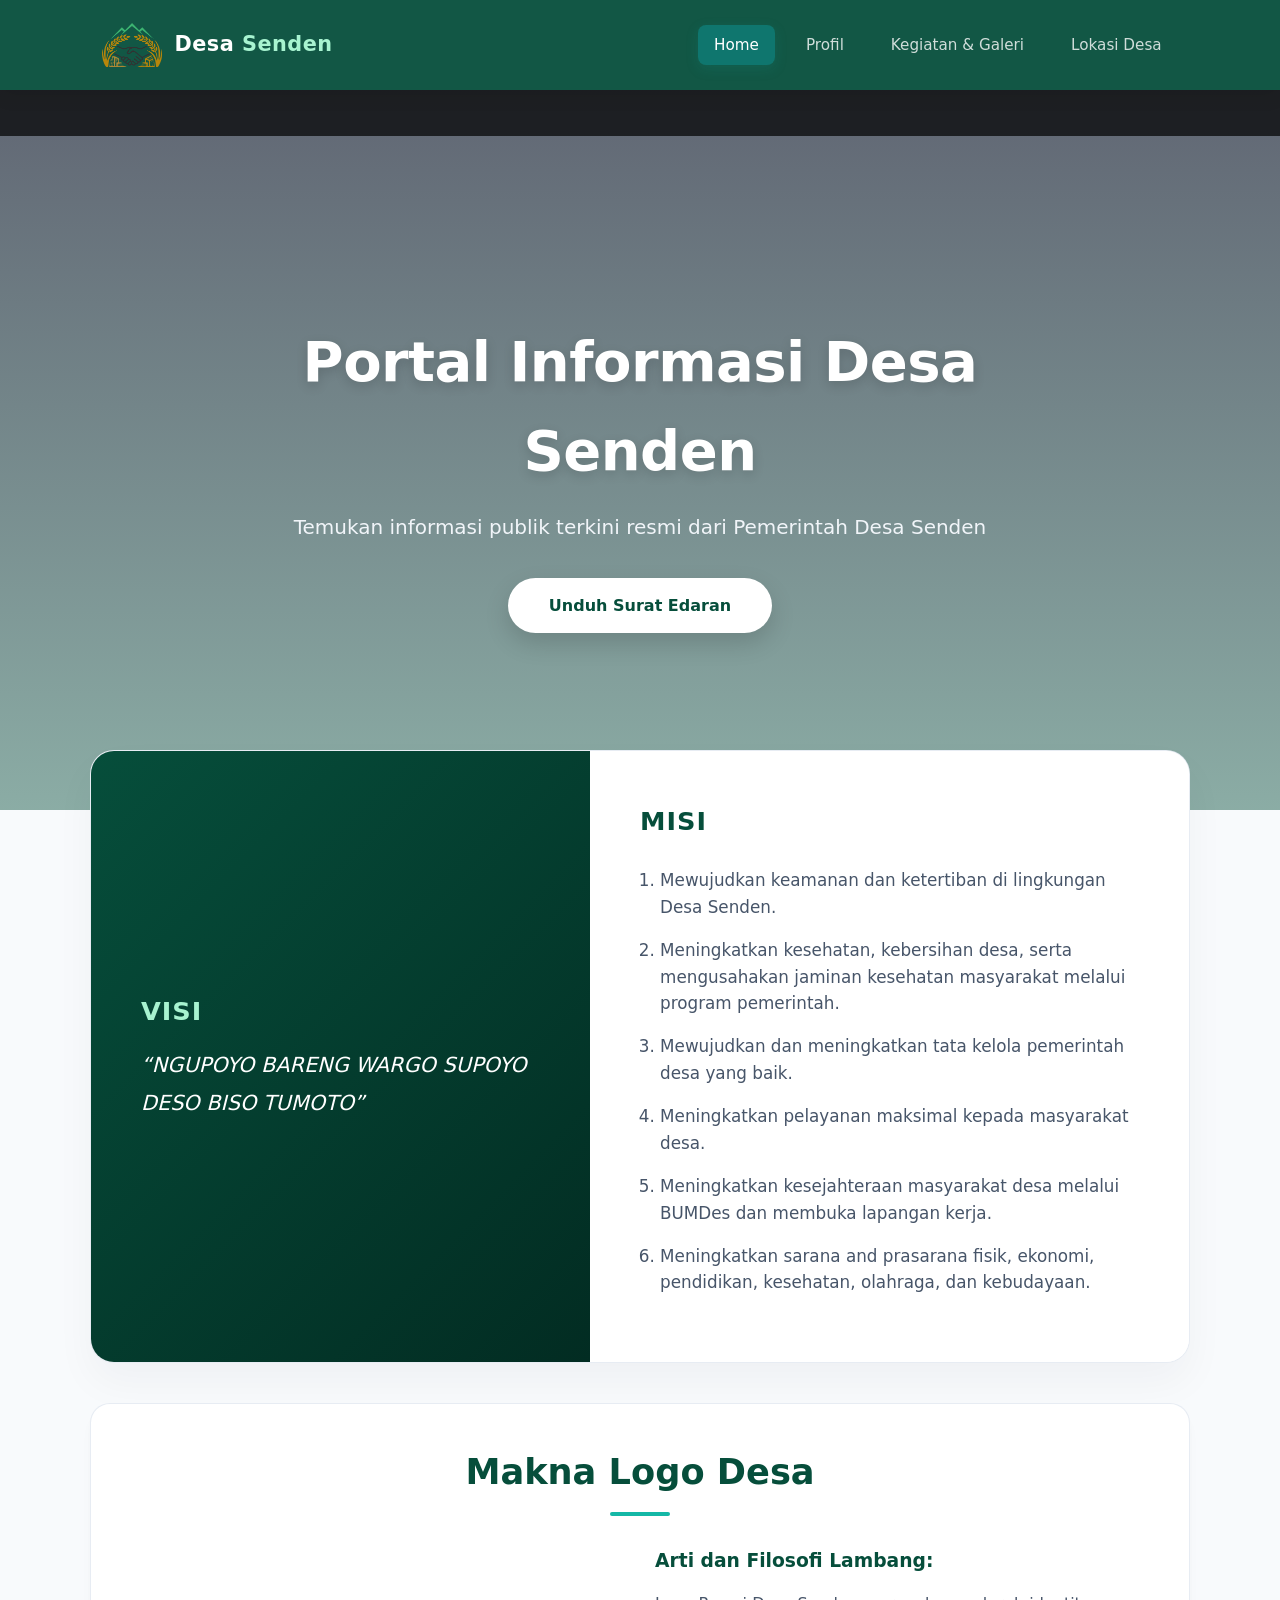
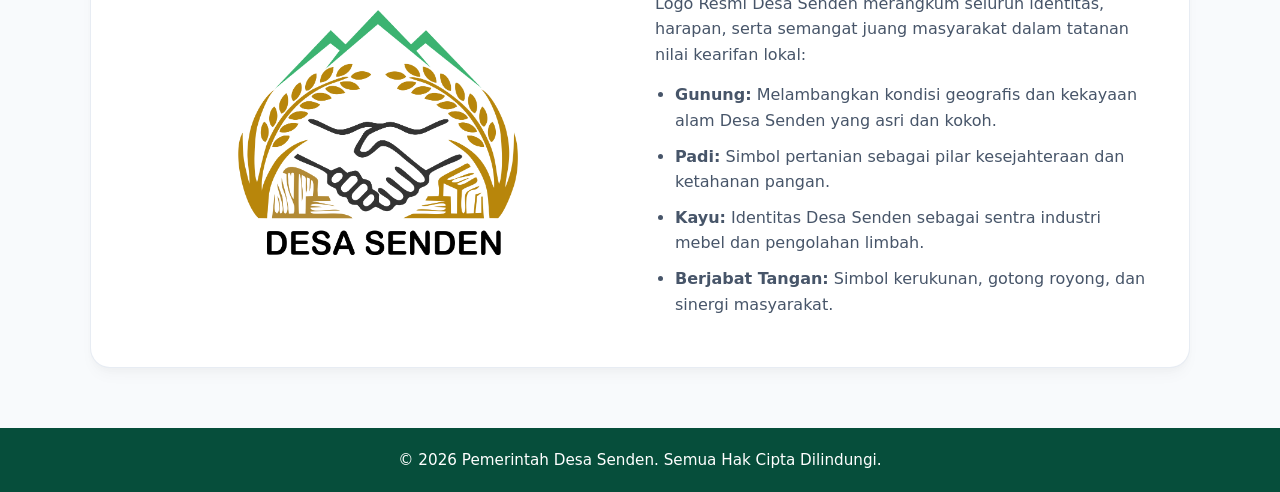
==== commit 2bab4010: "index.html" ====
--- a/index.html
+++ b/index.html
@@ -6,6 +6,29 @@
     <title>Beranda - Portal Resmi Desa Senden</title>
     <link rel="stylesheet" href="style.css">
     <link rel="icon" type="image/png" href="gambar/logotanpateks.png">
+    <style>
+        /* CSS untuk Teks Berjalan */
+        .marquee-wrapper {
+            background-color: rgba(0, 0, 0, 0.7);
+            color: white;
+            padding: 10px 0;
+            overflow: hidden;
+            white-space: nowrap;
+            width: 100%;
+            position: absolute;
+            top: 0;
+            z-index: 10;
+        }
+        .marquee-text {
+            display: inline-block;
+            padding-left: 100%;
+            animation: marquee 15s linear infinite;
+        }
+        @keyframes marquee {
+            0% { transform: translate(0, 0); }
+            100% { transform: translate(-100%, 0); }
+        }
+    </style>
 </head>
 <body>
 
@@ -29,8 +52,12 @@
         </div>
     </nav>
 
-    <header class="hero">
-        <div class="hero-content">
+    <header class="hero" style="position: relative; overflow: hidden;">
+        <div class="marquee-wrapper">
+            <div class="marquee-text">Selamat datang di website resmi Pemerintah Desa Senden - Portal Informasi Publik Terkini</div>
+        </div>
+
+        <div class="hero-content" style="padding-top: 50px;">
             <h1>Portal Informasi Desa Senden</h1>
             <p>Temukan informasi publik terkini resmi dari Pemerintah Desa Senden</p>
             <a href="surat/Surat_Desa_Senden_Final.pdf" download="Surat_Edaran_Desa_Senden.pdf" class="btn-hero">Unduh Surat Edaran</a>
@@ -62,7 +89,6 @@
             <h2 class="main-title" style="margin-bottom: 30px;">Makna Logo Desa</h2>
             
             <div class="grid-2" style="align-items: center;">
-                
                 <div style="text-align: center;">
                     <img src="gambar/logo.png" alt="Logo Resmi Desa Senden" style="max-width: 280px; height: auto; object-fit: contain;">
                 </div>
@@ -72,13 +98,12 @@
                     <p style="color: var(--text-muted); margin-bottom: 15px;">Logo Resmi Desa Senden merangkum seluruh identitas, harapan, serta semangat juang masyarakat dalam tatanan nilai kearifan lokal:</p>
                     
                     <ul style="padding-left: 20px; color: var(--text-muted);">
-                        <li style="margin-bottom: 10px;"><strong>Gunung:</strong> Elemen gunung melambangkan kondisi geografis dan kekayaan alam Desa Senden yang asri dan kokoh, sekaligus menjadi panji cita-cita desa yang tinggi untuk terus berkembang, yang diperkuat dengan penggunaan warna Hijau (#3CB371) sebagai representasi kesuburan, ketenangan, serta komitmen nyata warga dalam menjaga kelestarian ekologi dan lingkungan.</li>
-                        <li style="margin-bottom: 10px;"><strong>Padi:</strong> Simbol padi mewakili sektor pertanian sebagai pilar kesejahteraan dan ketahanan pangan warga, mencerminkan karakter masyarakat yang rendah hati sesuai filosofi ilmu padi, sementara balutan warna Cokelat Keemasan (#B8860B) pada elemen ini memancarkan kehangatan, masa panen yang melimpah, dan nilai ekonomi tinggi dari hasil bumi lokal.</li>
-                        <li style="margin-bottom: 10px;"><strong>Kayu:</strong> Berada di bagian bawah sebagai fondasi penyokong perekonomian, elemen potongan kayu menegaskan identitas kuat Desa Senden sebagai sentra industri mebel dan inovasi pengolahan limbah grajen, dipadukan dengan warna Cokelat Kayu (#B8860B) yang memvisualisasikan unsur bumi, kemandirian, dan stabilitas tradisi industri lokal yang mengakar kuat di masyarakat.</li>
-                        <li style="margin-bottom: 10px;"><strong>Berjabat Tangan:</strong> Berada di titik pusat logo sebagai pengikat seluruh elemen, jabat tangan merupakan simbol mutlak dari kerukunan, semangat gotong royong, dan sinergi kolaboratif antara pemerintah, warga, pelaku usaha, serta akademisi, yang dipertegas oleh garis berwarna Hitam Arang (#333333) untuk memberikan kesan persatuan yang solid, tangguh, dan komitmen yang tidak mudah goyah dalam memajukan desa.</li>
+                        <li style="margin-bottom: 10px;"><strong>Gunung:</strong> Melambangkan kondisi geografis dan kekayaan alam Desa Senden yang asri dan kokoh.</li>
+                        <li style="margin-bottom: 10px;"><strong>Padi:</strong> Simbol pertanian sebagai pilar kesejahteraan dan ketahanan pangan.</li>
+                        <li style="margin-bottom: 10px;"><strong>Kayu:</strong> Identitas Desa Senden sebagai sentra industri mebel dan pengolahan limbah.</li>
+                        <li style="margin-bottom: 10px;"><strong>Berjabat Tangan:</strong> Simbol kerukunan, gotong royong, dan sinergi masyarakat.</li>
                     </ul>
                 </div>
-
             </div>
         </div>
     </main>
--- a/style.css
+++ b/style.css
@@ -409,3 +409,151 @@
   margin-top: 60px;
   font-size: 0.95rem;
 }
+
+/* =========================================
+  TAMBAHAN KELAS UNTUK HALAMAN PROFIL
+  =========================================
+*/
+.hero-profil {
+  height: 35vh;
+  min-height: 250px;
+}
+
+.section-gap {
+  margin-top: 60px;
+}
+
+.section-subtitle {
+  text-align: center;
+  color: var(--text-muted);
+  margin-bottom: 30px;
+  margin-top: -20px;
+}
+
+/* Teks dalam Card Umum */
+.card-desc {
+  margin-top: 10px;
+  color: var(--text-muted);
+}
+.card-list {
+  margin: 15px 0 0 20px;
+  color: var(--text-muted);
+}
+
+/* Desain Potensi Desa */
+.potensi-title {
+  color: var(--primary);
+  margin-bottom: 15px;
+}
+.potensi-text {
+  color: var(--text-muted);
+  font-size: 0.95rem;
+  text-align: justify;
+}
+
+/* Desain Demografi (Statistik) */
+.text-center {
+  text-align: center;
+}
+.card-demo {
+  padding: 30px 20px;
+}
+.icon-demo {
+  font-size: 3rem;
+  margin-bottom: 15px;
+}
+.icon-primary { color: var(--primary); }
+.icon-blue { color: #2563eb; }
+.icon-pink { color: #ec4899; } /* PERUBAHAN: Kelas warna pink untuk ikon wanita */
+.demo-number {
+  font-size: 2.2rem;
+  color: var(--text-dark);
+  margin-bottom: 5px;
+}
+.demo-label {
+  color: var(--text-muted);
+  font-weight: 600;
+  font-size: 1.1rem;
+}
+
+/* =========================================
+  TAMBAHAN KELAS UNTUK HALAMAN GALERI / GAMBAR
+  =========================================
+*/
+.gallery-grid {
+  display: grid;
+  grid-template-columns: repeat(auto-fit, minmax(300px, 1fr)); /* Memecah foto otomatis menjadi 3 kolom di PC */
+  gap: 25px; /* Jarak antar kotak foto */
+  margin-top: 20px;
+}
+.gallery-item {
+  background: #ffffff;
+  border-radius: 16px;
+  overflow: hidden; /* Memastikan sudut konten tetap melengkung rapi */
+  border: 1px solid rgba(226, 232, 240, 0.8);
+  box-shadow: 0 4px 6px -1px rgba(0,0,0,0.02);
+  display: flex;
+  flex-direction: column;
+}
+.gallery-item img {
+  width: 100%;
+  height: 220px;
+  object-fit: cover; /* Memotong gambar secara proporsional agar tinggi semua foto seragam */
+  display: block;
+}
+.gallery-content {
+  padding: 20px;
+  text-align: center;
+  flex-grow: 1;
+  display: flex;
+  flex-direction: column;
+  justify-content: space-between;
+  gap: 15px;
+}
+.gallery-desc {
+  font-size: 0.95rem;
+  color: var(--text-muted);
+  font-weight: 500;
+}
+/* Desain Tombol Download Oval Menyesuaikan Tema Hijau Web */
+.btn-download {
+  display: inline-block;
+  background: var(--primary);
+  color: #ffffff;
+  padding: 10px 20px;
+  border-radius: 50px; /* Membuat tombol berbentuk oval pro */
+  font-weight: 600;
+  font-size: 0.85rem;
+  text-decoration: none;
+  box-shadow: 0 4px 10px rgba(6, 78, 59, 0.15);
+  border: 1px solid transparent;
+}
+.btn-download:hover {
+  background: var(--primary-light);
+  box-shadow: 0 6px 15px rgba(15, 118, 110, 0.25);
+}
+
+/* ─── STYLING TAMBAHAN UNTUK TEMPAT TWO-POSTER SEJAJAR ─── */
+.poster-container-grid {
+  display: grid;
+  grid-template-columns: repeat(auto-fit, minmax(300px, 1fr)); /* Membagi menjadi 2 kolom sejajar di PC, otomatis bertumpuk di HP */
+  gap: 20px;
+  margin-bottom: 40px; /* Jarak pemisah dengan area galeri bawah */
+}
+.poster-section {
+  background: #ffffff;
+  padding: 30px;
+  border-radius: 20px;
+  border: 1px solid rgba(226, 232, 240, 0.8);
+  box-shadow: 0 4px 6px -1px rgba(0,0,0,0.02);
+  text-align: center;
+}
+.poster-img {
+  max-width: 100%;
+  height: auto;
+  max-height: 450px; /* Membatasi tinggi poster agar seimbang */
+  border-radius: 12px;
+  display: block;
+  margin: 0 auto 20px auto;
+  box-shadow: 0 4px 12px rgba(0,0,0,0.1);
+}
